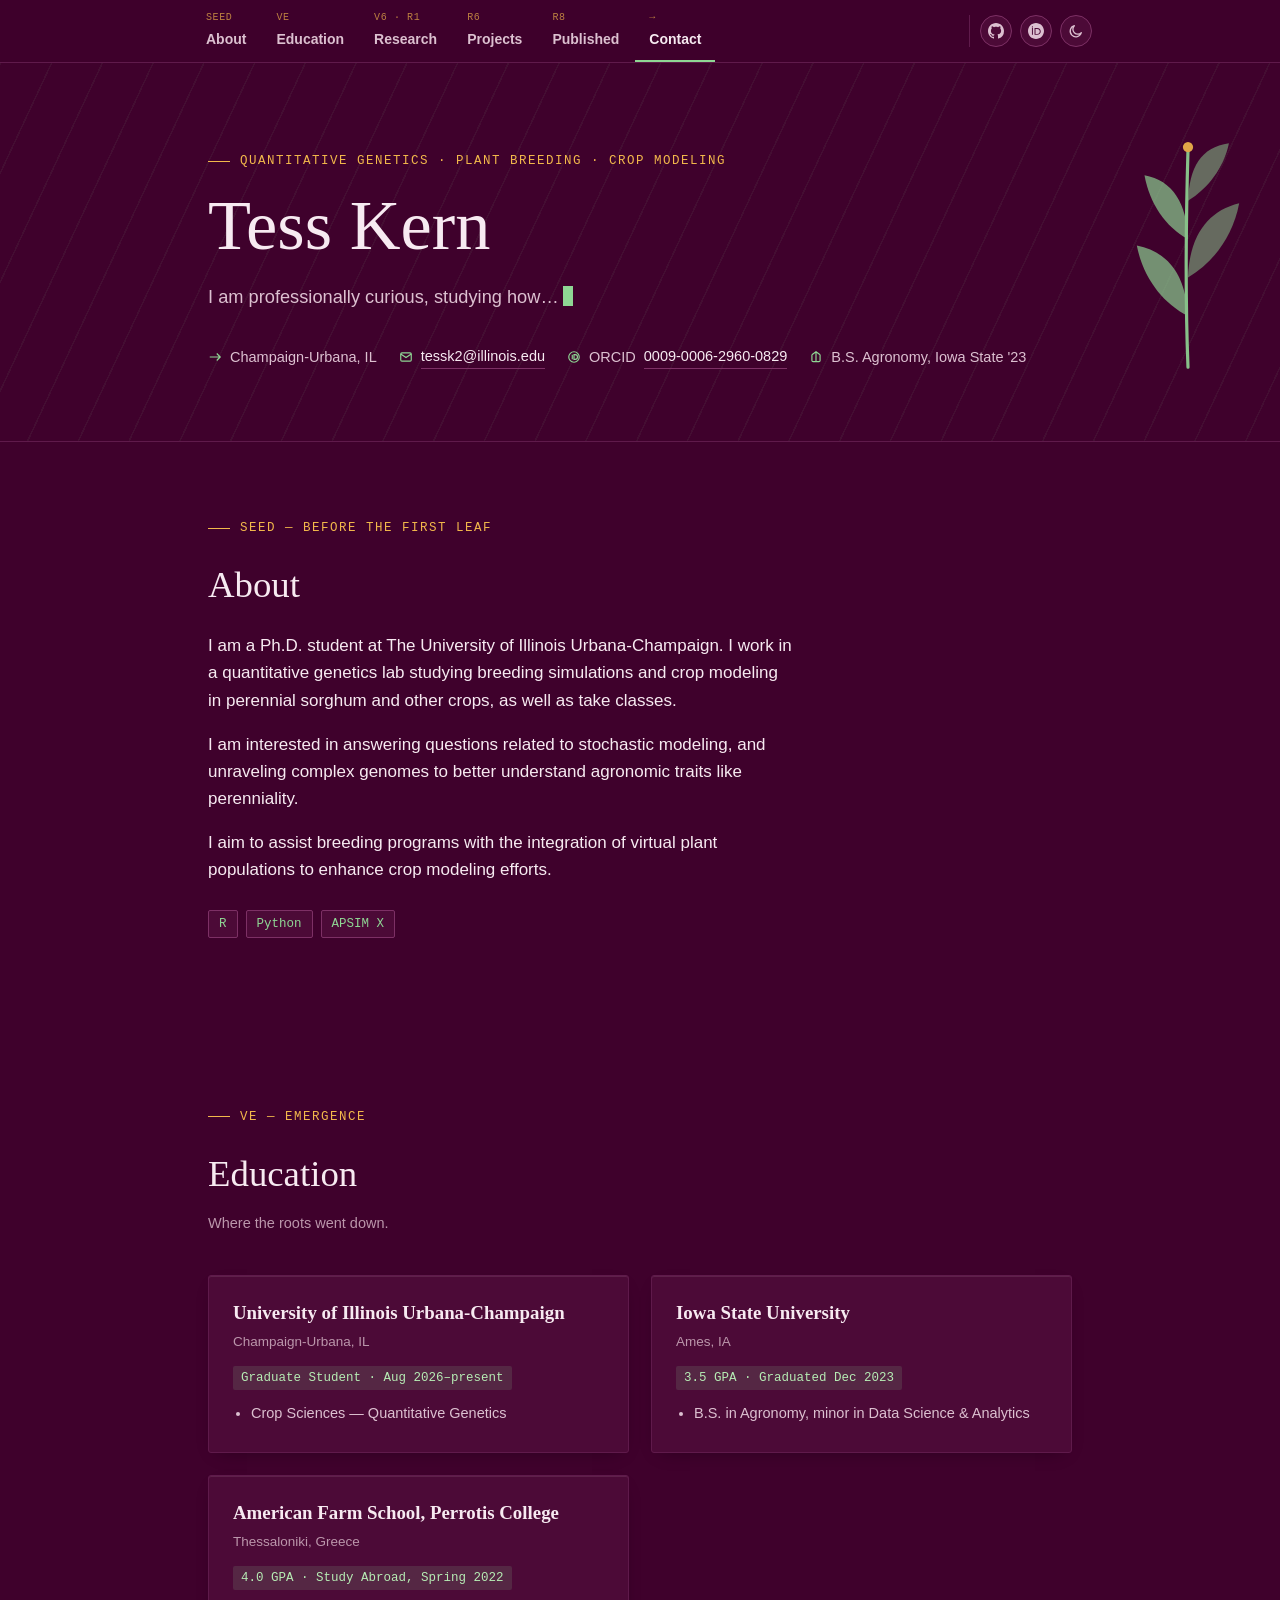
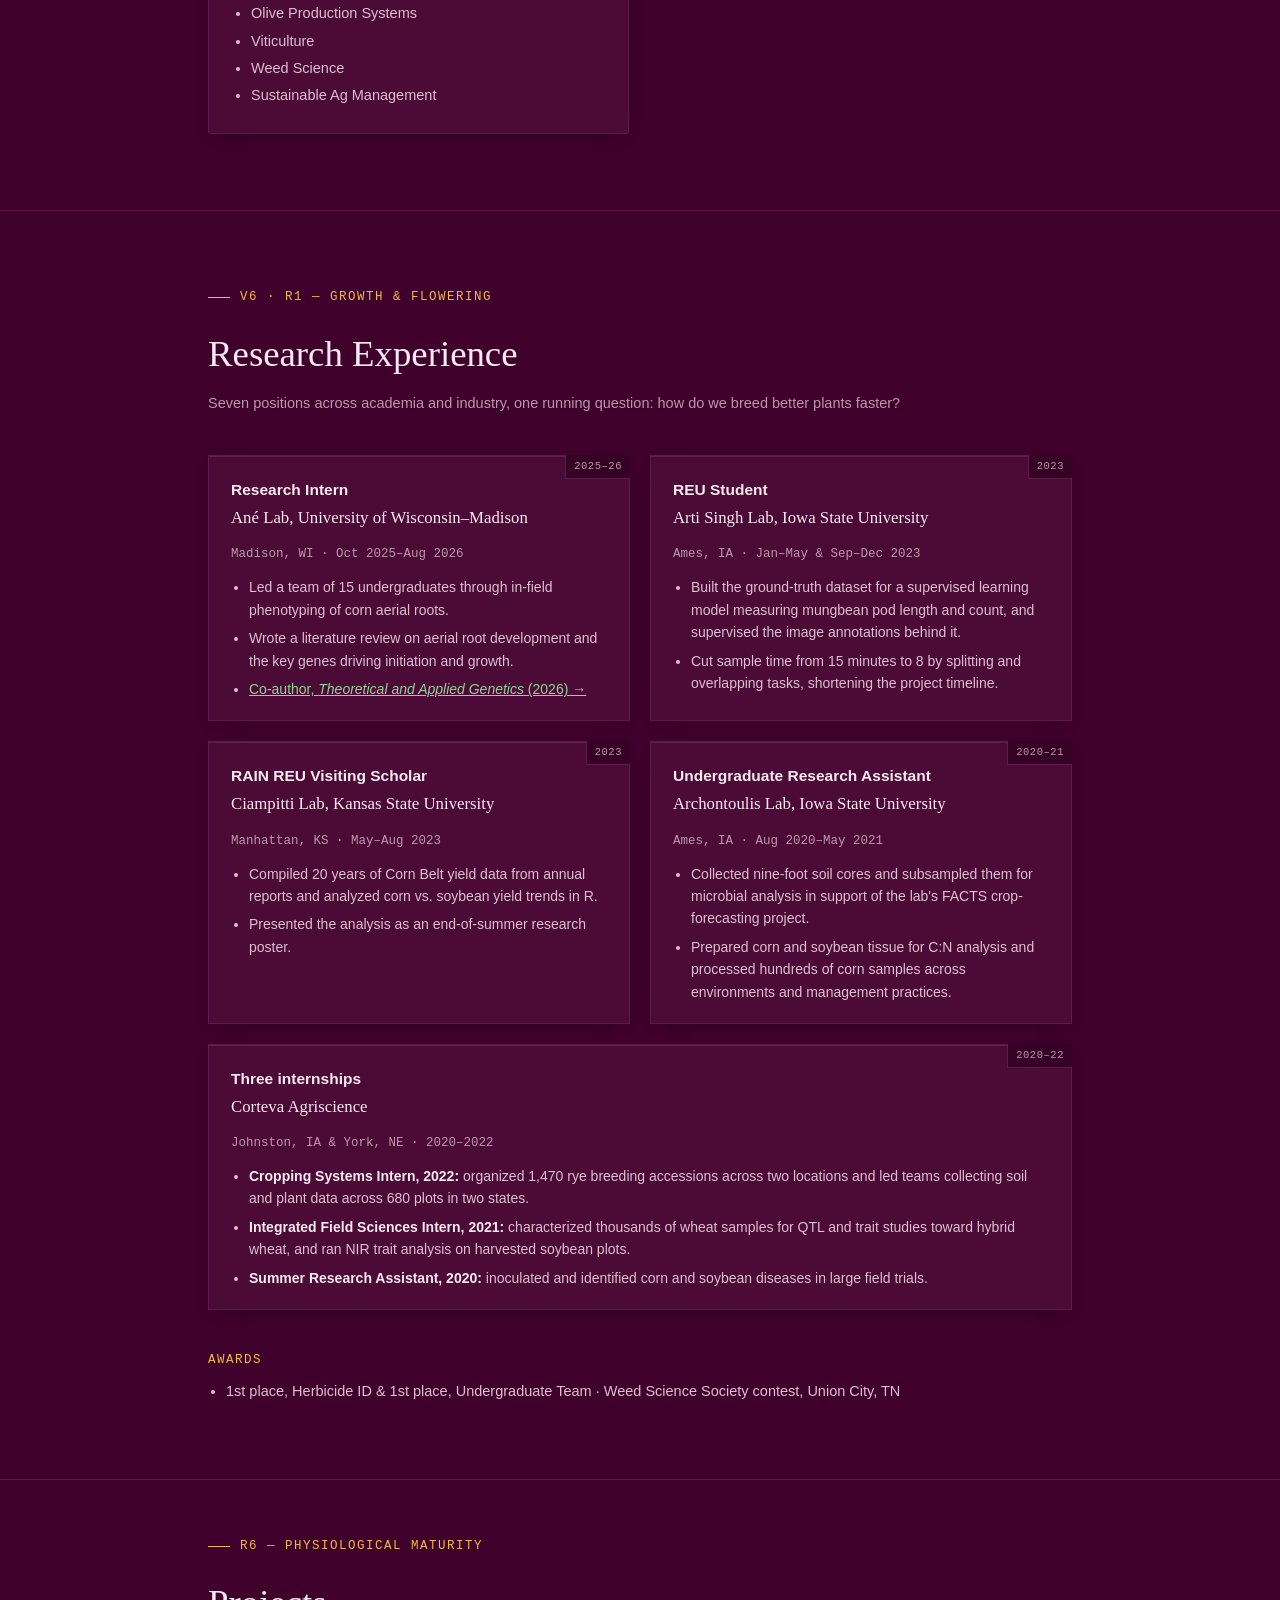
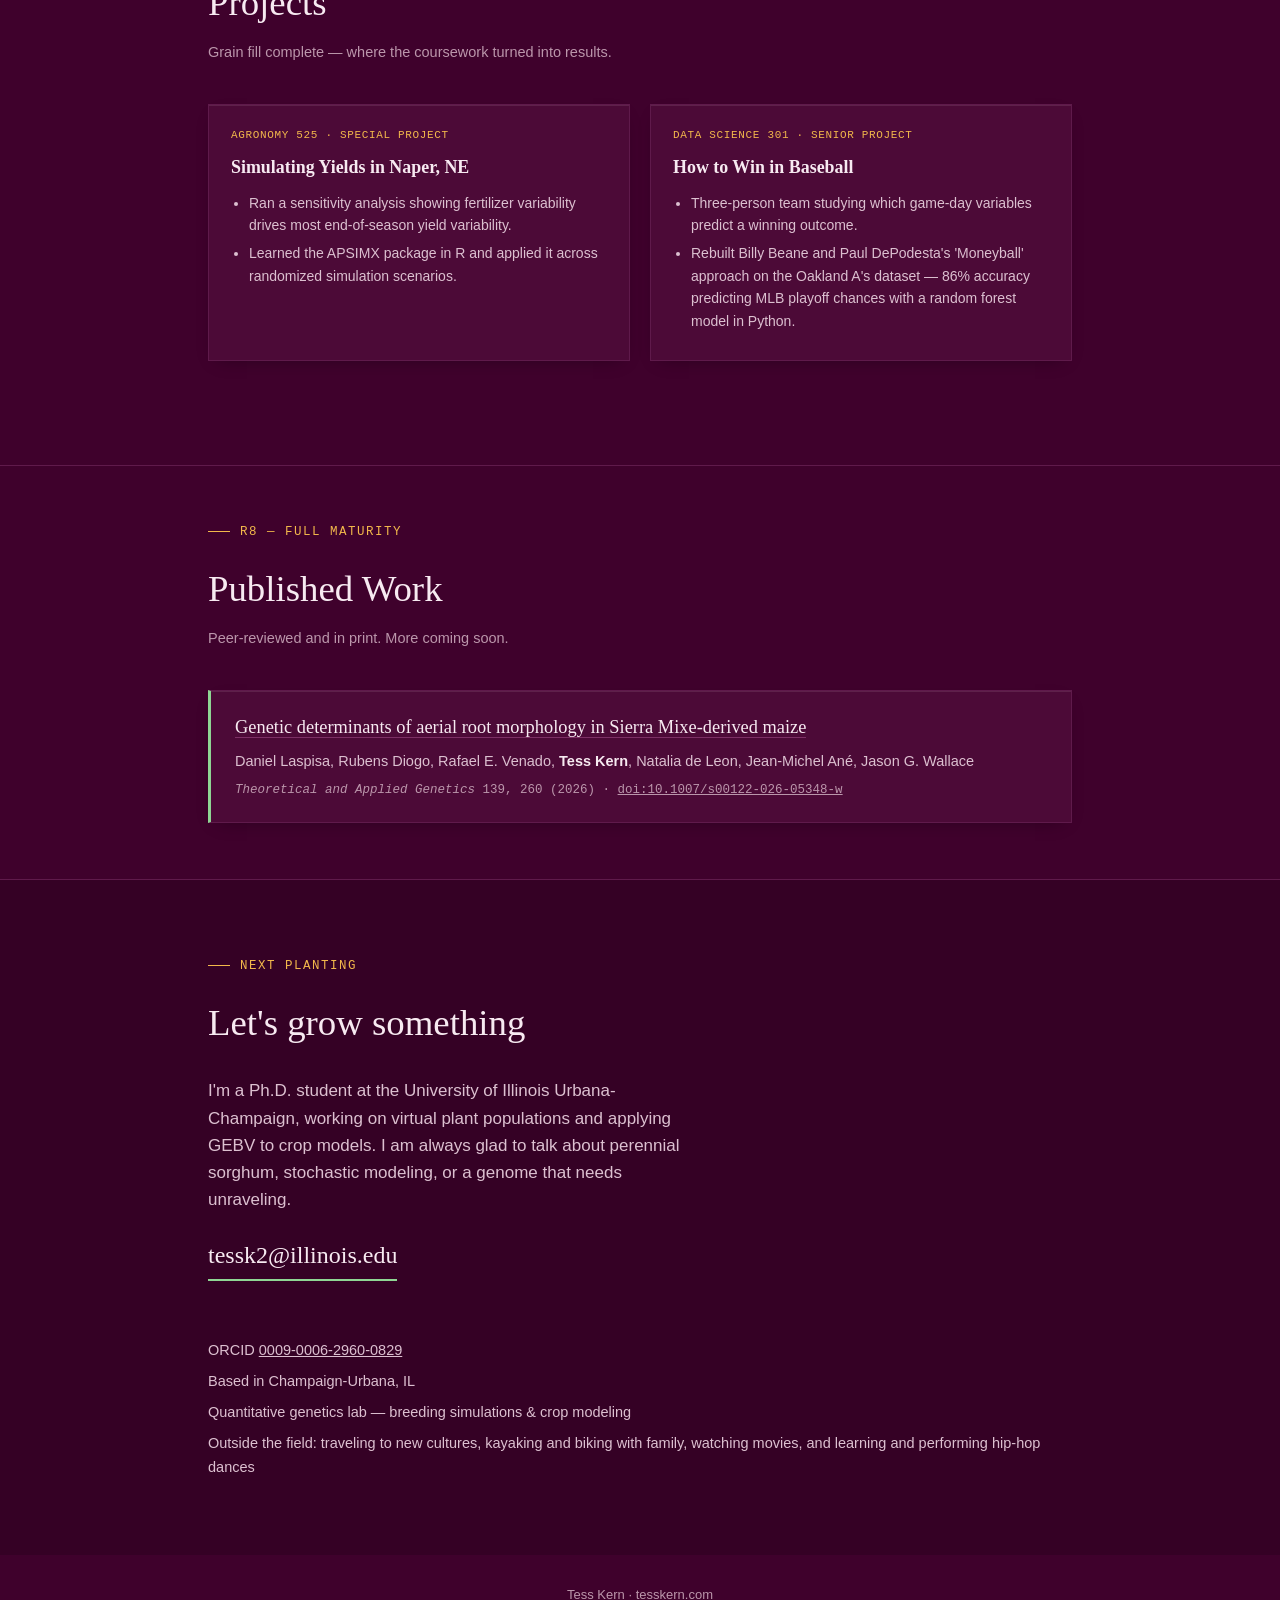
==== index.html @ d3cf7603 "UI polish: clearer nav, cursor, card depth, tighter spacing, faster reveal" ====
<!doctype html>
<html lang="en">
<head>
<meta charset="UTF-8" />
<meta name="viewport" content="width=device-width, initial-scale=1" />
<title>Tess Kern</title>
<meta name="description" content="Tess Kern — Ph.D. student at the University of Illinois Urbana-Champaign working on breeding simulations and crop modeling. Research, publications, and CV." />
<meta name="msvalidate.01" content="D7B9EC9B5210AB7F934CCCC1C1B95DFF" />
<link rel="icon" href="/favicon.svg" type="image/svg+xml" />
<link rel="icon" href="/favicon.svg" sizes="any" />
<link rel="apple-touch-icon" href="/favicon.svg" />
<meta name="theme-color" content="#3f012c" />
<meta property="og:type" content="website" />
<meta property="og:title" content="Tess Kern" />
<meta property="og:description" content="Ph.D. student at the University of Illinois Urbana-Champaign — breeding simulations and crop modeling in perennial sorghum and other crops." />
<meta property="og:url" content="https://tesskern.com/" />
<meta property="og:image" content="https://tesskern.com/og-image.png" />
<meta property="og:image:width" content="1200" />
<meta property="og:image:height" content="630" />
<meta property="og:image:alt" content="Tess Kern — Quantitative Genetics · Plant Breeding · Crop Modeling" />
<meta name="twitter:card" content="summary_large_image" />
<script>
  try{
    var tkt = localStorage.getItem('tk-theme');
    if (tkt === 'light') document.documentElement.setAttribute('data-theme', tkt);
  }catch(e){}
</script>
<style>
  /* Default theme: dark plum. Light theme is opt-in via the toggle. */
  :root{
    color-scheme: dark;
    --bg: #3f012c;
    --bg-alt: #350125;
    --bg-card: #4c0a37;
    --ink: #f7eaf1;
    --ink-soft: #dcc0d0;
    --ink-faint: #bb96ab;
    --green: #8fd694;
    --green-deep: #b6ecb4;
    --gold: #f2b84b;
    --rule: #5f1a4b;
    --rule-strong: #7d3065;
    --focus: #b6ecb4;

    --font-display: Georgia, 'Iowan Old Style', 'Palatino Linotype', Palatino, 'Times New Roman', serif;
    --font-body: -apple-system, BlinkMacSystemFont, 'Segoe UI', 'Helvetica Neue', Arial, sans-serif;
    --font-mono: ui-monospace, 'SFMono-Regular', 'Cascadia Mono', Consolas, 'Liberation Mono', monospace;

    --content-w: 760px;
    --wide-w: 920px;
  }

  :root[data-theme="light"]{
    color-scheme: light;
    --bg: #f8eff4;
    --bg-alt: #f0e2eb;
    --bg-card: #fcf7fa;
    --ink: #2b0a20;
    --ink-soft: #5c3a50;
    --ink-faint: #7f5f73;
    --green: #2f6b3a;
    --green-deep: #24512d;
    --gold: #9a5f12;
    --rule: #e2cdd9;
    --rule-strong: #c9a8bc;
    --focus: #3f012c;
  }

  *{ box-sizing: border-box; }
  html{ scroll-behavior: smooth; }
  @media (prefers-reduced-motion: reduce){
    html{ scroll-behavior: auto; }
    *{ animation-duration: 0.01ms !important; animation-iteration-count: 1 !important; transition-duration: 0.01ms !important; }
  }

  body{
    margin: 0;
    background: var(--bg);
    color: var(--ink);
    font-family: var(--font-body);
    font-size: 17px;
    line-height: 1.6;
    -webkit-font-smoothing: antialiased;
  }

  a{ color: var(--green); }

  a:focus-visible, button:focus-visible{
    outline: 2px solid var(--focus);
    outline-offset: 3px;
  }

  img, svg{ max-width: 100%; display: block; }

  .wrap{
    max-width: var(--content-w);
    margin: 0 auto;
    padding: 0 28px;
  }
  .wrap-wide{
    max-width: var(--wide-w);
    margin: 0 auto;
    padding: 0 28px;
  }

  /* ---------- nav ---------- */
  .fieldnav{
    position: sticky;
    top: 0;
    z-index: 50;
    background: color-mix(in srgb, var(--bg) 88%, transparent);
    backdrop-filter: blur(6px);
    border-bottom: 1px solid var(--rule);
  }
  .fieldnav-bar{
    max-width: var(--wide-w);
    margin: 0 auto;
    display: flex;
    align-items: center;
    padding: 0 8px 0 12px;
  }
  .fieldnav-scroll{
    position: relative;
    flex: 1;
    min-width: 0;
  }
  .fieldnav-inner{
    display: flex;
    align-items: stretch;
    gap: 2px;
    overflow-x: auto;
    scroll-snap-type: x proximity;
    -webkit-overflow-scrolling: touch;
    scrollbar-width: none;
  }
  .fieldnav-inner::-webkit-scrollbar{ display: none; }
  .fieldnav-fade{
    position: absolute;
    top: 0;
    bottom: 0;
    right: 0;
    width: 30px;
    background: linear-gradient(to right, transparent, color-mix(in srgb, var(--bg) 95%, transparent));
    opacity: 0;
    transition: opacity 0.2s ease;
    pointer-events: none;
  }
  .fieldnav-fade.show{ opacity: 1; }
  .fieldnav a{
    display: flex;
    flex-direction: column;
    gap: 2px;
    padding: 10px 14px;
    text-decoration: none;
    color: var(--ink-soft);
    border-bottom: 2px solid transparent;
    white-space: nowrap;
    scroll-snap-align: start;
    transition: color 0.2s ease, border-color 0.2s ease;
  }
  .fieldnav a .stage{
    font-family: var(--font-mono);
    font-size: 10px;
    letter-spacing: 0.06em;
    color: var(--gold);
    opacity: 0.7;
  }
  .fieldnav a .label{
    font-size: 14px;
    font-weight: 600;
  }
  .fieldnav a.active{
    border-bottom-color: var(--green);
    color: var(--ink);
  }
  .fieldnav a:hover{ color: var(--ink); }

  .fieldnav-controls{
    flex-shrink: 0;
    display: flex;
    align-items: center;
    gap: 8px;
    margin-left: 6px;
    padding-left: 10px;
    border-left: 1px solid var(--rule);
  }
  .theme-toggle{
    flex-shrink: 0;
    position: relative;
    width: 32px;
    height: 32px;
    border-radius: 50%;
    border: 1px solid var(--rule-strong);
    background: var(--bg-card);
    cursor: pointer;
    padding: 0;
    transition: border-color 0.2s ease, transform 0.2s ease;
  }
  .theme-toggle:hover{ border-color: var(--green); }
  .fieldnav a.icon-link{
    flex-shrink: 0;
    flex-direction: row;
    align-items: center;
    justify-content: center;
    width: 32px;
    height: 32px;
    padding: 0;
    border: 1px solid var(--rule-strong);
    border-radius: 50%;
    background: var(--bg-card);
    color: var(--ink-soft);
    transition: border-color 0.2s ease, color 0.2s ease;
  }
  .fieldnav a.icon-link:hover{ border-color: var(--green); color: var(--ink); }
  .icon-link svg{ width: 16px; height: 16px; }

  @media (max-width: 480px){
    .fieldnav-bar{ padding: 0 6px 0 8px; }
    .fieldnav a{ padding: 8px 10px; }
    .fieldnav a .stage{ font-size: 9px; }
    .fieldnav a .label{ font-size: 12.5px; }
    .fieldnav-controls{ padding-left: 8px; margin-left: 4px; }
    .theme-toggle, .fieldnav a.icon-link{ width: 28px; height: 28px; }
    .theme-toggle svg, .icon-link svg{ width: 14px; height: 14px; }
    .fieldnav-controls{ gap: 6px; }
  }
  .theme-toggle:active{ transform: scale(0.92); }
  .theme-toggle svg{
    position: absolute;
    inset: 0;
    margin: auto;
    width: 16px;
    height: 16px;
    color: var(--ink-soft);
    transition: opacity 0.35s ease, transform 0.45s ease;
  }
  .theme-toggle .icon-sun{ opacity: 0; transform: rotate(90deg) scale(0.6); }
  .theme-toggle .icon-moon{ opacity: 1; transform: rotate(0deg) scale(1); }
  :root[data-theme="light"] .theme-toggle .icon-sun{ opacity: 1; transform: rotate(0deg) scale(1); }
  :root[data-theme="light"] .theme-toggle .icon-moon{ opacity: 0; transform: rotate(-90deg) scale(0.6); }

  /* ---------- hero ---------- */
  .hero{
    position: relative;
    padding: 88px 0 72px;
    overflow: hidden;
    border-bottom: 1px solid var(--rule);
  }
  .hero::before{
    content: "";
    position: absolute;
    inset: 0;
    background-image: repeating-linear-gradient(
      115deg,
      color-mix(in srgb, var(--green) 10%, transparent) 0px,
      color-mix(in srgb, var(--green) 10%, transparent) 1.5px,
      transparent 1.5px,
      transparent 46px
    );
    opacity: 0.6;
    pointer-events: none;
  }
  .hero-inner{
    position: relative;
    max-width: var(--wide-w);
    margin: 0 auto;
    padding: 0 28px;
  }
  .eyebrow{
    font-family: var(--font-mono);
    font-size: 12.5px;
    letter-spacing: 0.12em;
    text-transform: uppercase;
    color: var(--gold);
    display: flex;
    align-items: center;
    gap: 10px;
    margin: 0 0 18px;
  }
  .eyebrow::before{
    content: "";
    width: 22px;
    height: 1px;
    background: var(--gold);
  }
  .hero h1{
    font-family: var(--font-display);
    font-weight: 400;
    font-size: clamp(2.6rem, 6vw, 4.4rem);
    line-height: 1.03;
    margin: 0 0 20px;
    text-wrap: balance;
    color: var(--ink);
  }
  .hero-tag{
    max-width: 46ch;
    font-size: 1.14rem;
    color: var(--ink-soft);
    margin: 0 0 34px;
    text-wrap: pretty;
  }
  .hero-tag::after{
    content: "";
    display: inline-block;
    width: 0.55em;
    height: 1.1em;
    margin-left: 4px;
    vertical-align: -0.18em;
    background: var(--green);
    animation: blink 1.1s steps(1) infinite;
  }
  @keyframes blink{ 50%{ opacity: 0; } }
  .hero-meta{
    display: flex;
    flex-wrap: wrap;
    gap: 10px 22px;
    font-size: 14.5px;
  }
  .hero-meta span{
    display: inline-flex;
    align-items: center;
    gap: 8px;
    color: var(--ink-soft);
  }
  .hero-meta a{
    color: var(--ink);
    text-decoration: none;
    border-bottom: 1px solid var(--rule-strong);
  }
  .hero-meta a:hover{ border-color: var(--green); }
  .mark{
    color: var(--green);
    flex-shrink: 0;
  }
  .hero-glyph{
    position: absolute;
    right: 28px;
    top: 50%;
    transform: translateY(-50%);
    transform-origin: 50% 100%;
    width: 128px;
    opacity: 0.9;
    animation: sway 7s ease-in-out infinite alternate;
  }
  @keyframes sway{
    0%   { transform: translateY(-50%) rotate(-2deg); }
    100% { transform: translateY(-50%) rotate(2deg); }
  }
  @media (max-width: 760px){ .hero-glyph{ display:none; } }

  /* ---------- sections ---------- */
  section{
    padding: 76px 0;
    border-bottom: 1px solid var(--rule);
  }
  section:last-of-type{ border-bottom: none; }
  section.compact{ padding: 56px 0; }
  h2{
    font-family: var(--font-display);
    font-weight: 400;
    font-size: clamp(1.7rem, 3.4vw, 2.3rem);
    margin: 0 0 8px;
    text-wrap: balance;
  }
  .section-sub{
    color: var(--ink-faint);
    font-size: 14.5px;
    margin: 0 0 40px;
  }
  .prose p{ max-width: 62ch; }
  .prose p + p{ margin-top: 14px; }

  /* ---------- education ---------- */
  .edu-grid{
    display: grid;
    gap: 22px;
    grid-template-columns: repeat(2, 1fr);
  }
  @media (max-width: 700px){ .edu-grid{ grid-template-columns: 1fr; } }

  .card{
    background: var(--bg-card);
    border: 1px solid var(--rule);
    padding: 22px 24px;
    border-radius: 3px;
    box-shadow: inset 0 1px 0 color-mix(in srgb, var(--ink) 10%, transparent), 0 6px 18px -10px rgba(0,0,0,0.45);
    transition: border-color 0.2s ease;
  }
  .card:hover{ border-color: var(--rule-strong); }
  .card h3{
    font-family: var(--font-display);
    font-size: 1.18rem;
    font-weight: 700;
    margin: 0 0 3px;
  }
  .card .place{
    font-size: 13.5px;
    color: var(--ink-faint);
    margin-bottom: 10px;
  }
  .card .stat{
    font-family: var(--font-mono);
    font-size: 12.5px;
    color: var(--green-deep);
    background: color-mix(in srgb, var(--green) 14%, transparent);
    display: inline-block;
    padding: 2px 8px;
    border-radius: 2px;
    margin-bottom: 12px;
  }
  .card ul{ margin: 0; padding-left: 18px; }
  .card li{ margin-bottom: 4px; font-size: 14.5px; color: var(--ink-soft); }

  /* ---------- plot cards (research) ---------- */
  .plots{
    display: grid;
    grid-template-columns: repeat(2, 1fr);
    gap: 20px;
  }
  @media (max-width: 760px){ .plots{ grid-template-columns: 1fr; } }

  .plot{
    border: 1px solid var(--rule);
    background: var(--bg-card);
    padding: 22px 22px 20px;
    position: relative;
    box-shadow: inset 0 1px 0 color-mix(in srgb, var(--ink) 10%, transparent), 0 6px 18px -10px rgba(0,0,0,0.45);
    transition: border-color 0.2s ease;
  }
  .plot:hover{ border-color: var(--rule-strong); }
  .plot::before{
    content: attr(data-plot);
    position: absolute;
    top: -1px;
    right: -1px;
    font-family: var(--font-mono);
    font-size: 10.5px;
    letter-spacing: 0.05em;
    color: var(--ink-faint);
    background: var(--bg-alt);
    border: 1px solid var(--rule);
    border-top: none;
    border-right: none;
    padding: 3px 8px;
  }
  .plot-role{
    font-weight: 700;
    font-size: 15.5px;
    margin: 0 0 2px;
  }
  .plot-org{
    font-family: var(--font-display);
    font-size: 1.05rem;
    margin: 0 0 2px;
  }
  .plot-meta{
    font-size: 12.5px;
    color: var(--ink-faint);
    margin-bottom: 12px;
    font-family: var(--font-mono);
  }
  .plot ul{ margin: 0; padding-left: 18px; }
  .plot li{ font-size: 14px; color: var(--ink-soft); margin-bottom: 6px; }
  .plot li:last-child{ margin-bottom: 0; }
  .plot li strong{ color: var(--ink); font-weight: 600; }
  .plot-wide{ grid-column: 1 / -1; }

  .awards{ margin-top: 40px; }
  .awards h3{
    font-family: var(--font-mono);
    font-size: 12.5px;
    letter-spacing: 0.12em;
    text-transform: uppercase;
    color: var(--gold);
    font-weight: 400;
    margin: 0 0 10px;
  }
  .awards ul{ margin: 0; padding-left: 18px; }
  .awards li{ font-size: 14.5px; color: var(--ink-soft); }

  .tools{ display: flex; flex-wrap: wrap; gap: 8px; margin-top: 26px; padding: 0; list-style: none; }
  .tools li{
    font-family: var(--font-mono);
    font-size: 12.5px;
    color: var(--green);
    border: 1px solid var(--rule-strong);
    background: var(--bg-card);
    padding: 3px 10px;
    border-radius: 2px;
  }

  /* ---------- projects ---------- */
  .proj-grid{
    display: grid;
    grid-template-columns: repeat(2, 1fr);
    gap: 20px;
    margin-bottom: 48px;
  }
  @media (max-width: 700px){ .proj-grid{ grid-template-columns: 1fr; } }
  .proj{
    border: 1px solid var(--rule);
    padding: 22px;
    background: var(--bg-card);
    box-shadow: inset 0 1px 0 color-mix(in srgb, var(--ink) 10%, transparent), 0 6px 18px -10px rgba(0,0,0,0.45);
    transition: border-color 0.2s ease;
  }
  .proj:hover{ border-color: var(--rule-strong); }
  .proj .tag{
    font-family: var(--font-mono);
    font-size: 11px;
    letter-spacing: 0.06em;
    text-transform: uppercase;
    color: var(--gold);
    margin-bottom: 8px;
    display: block;
  }
  .proj h3{
    font-family: var(--font-display);
    font-size: 1.12rem;
    margin: 0 0 10px;
  }
  .proj ul{ margin: 0; padding-left: 18px; }
  .proj li{ font-size: 14px; color: var(--ink-soft); margin-bottom: 6px; }

  /* ---------- contact ---------- */
  .contact-section{
    background: var(--bg-alt);
  }
  .contact-grid{
    display: flex;
    flex-wrap: wrap;
    gap: 40px;
    align-items: flex-start;
    justify-content: space-between;
  }
  .contact-main p{ max-width: 50ch; color: var(--ink-soft); }
  .contact-cta{
    display: inline-flex;
    align-items: center;
    gap: 10px;
    font-family: var(--font-display);
    font-size: 1.5rem;
    color: var(--ink);
    text-decoration: none;
    border-bottom: 2px solid var(--green);
    padding-bottom: 4px;
    margin-top: 6px;
  }
  .contact-cta:hover{ color: var(--green); }

  /* ---------- publications ---------- */
  .pub-list{ list-style: none; padding: 0; margin: 0; display: grid; gap: 20px; }
  .pub{
    border: 1px solid var(--rule);
    border-left: 3px solid var(--green);
    background: var(--bg-card);
    padding: 22px 24px;
    box-shadow: inset 0 1px 0 color-mix(in srgb, var(--ink) 10%, transparent), 0 6px 18px -10px rgba(0,0,0,0.45);
    transition: transform 0.2s ease, border-color 0.2s ease;
  }
  .pub:hover{ transform: translateY(-3px); border-color: var(--green); }
  .pub-title{
    font-family: var(--font-display);
    font-size: 1.15rem;
    margin: 0 0 8px;
  }
  .pub-title a{ color: var(--ink); text-decoration: none; border-bottom: 1px solid var(--rule-strong); }
  .pub-title a:hover{ border-color: var(--green); }
  .pub-authors{ font-size: 14.5px; color: var(--ink-soft); margin: 0 0 6px; }
  .pub-authors strong{ color: var(--ink); }
  .pub-venue{ font-family: var(--font-mono); font-size: 12.5px; color: var(--ink-faint); margin: 0; }
  .pub-venue a{ color: var(--ink-faint); }
  .contact-list{
    list-style: none;
    padding: 0;
    margin: 18px 0 0;
    font-size: 14.5px;
    color: var(--ink-soft);
    display: flex;
    flex-direction: column;
    gap: 8px;
  }
  .contact-list a{ color: var(--ink-soft); }

  footer{
    padding: 30px 0 46px;
    text-align: center;
    font-size: 13px;
    color: var(--ink-faint);
  }

  .reveal{
    opacity: 0.15;
    transform: translateY(6px);
    transition: opacity 0.35s ease-out, transform 0.35s ease-out;
  }
  :root[data-theme="light"] .card,
  :root[data-theme="light"] .plot,
  :root[data-theme="light"] .proj,
  :root[data-theme="light"] .pub{
    box-shadow: 0 4px 14px -10px rgba(63,1,44,0.35);
  }
  .reveal.in{ opacity: 1; transform: translateY(0); }

  @media print{
    .fieldnav{ display: none; }
    body{ background: #fff; color: #111; }
    .hero::before{ display: none; }
    section{ break-inside: avoid; }
  }
</style>
</head>
<body>

<nav class="fieldnav" aria-label="Section navigation">
  <div class="fieldnav-bar">
    <div class="fieldnav-scroll">
      <div class="fieldnav-inner" id="fieldnav-inner">
        <a href="#about" class="navlink" data-target="about"><span class="stage">SEED</span><span class="label">About</span></a>
        <a href="#education" class="navlink" data-target="education"><span class="stage">VE</span><span class="label">Education</span></a>
        <a href="#research" class="navlink" data-target="research"><span class="stage">V6 · R1</span><span class="label">Research</span></a>
        <a href="#projects" class="navlink" data-target="projects"><span class="stage">R6</span><span class="label">Projects</span></a>
        <a href="#publications" class="navlink" data-target="publications"><span class="stage">R8</span><span class="label">Published</span></a>
        <a href="#contact" class="navlink" data-target="contact"><span class="stage">→</span><span class="label">Contact</span></a>
      </div>
      <div class="fieldnav-fade" id="fieldnav-fade" aria-hidden="true"></div>
    </div>
    <div class="fieldnav-controls">
      <a class="icon-link" href="https://github.com/Tess-Kern" aria-label="GitHub" title="GitHub">
        <svg viewBox="0 0 16 16" fill="currentColor" aria-hidden="true"><path d="M8 0C3.58 0 0 3.58 0 8c0 3.54 2.29 6.53 5.47 7.59.4.07.55-.17.55-.38 0-.19-.01-.82-.01-1.49-2.01.37-2.53-.49-2.69-.94-.09-.23-.48-.94-.82-1.13-.28-.15-.68-.52-.01-.53.63-.01 1.08.58 1.23.82.72 1.21 1.87.87 2.33.66.07-.52.28-.87.51-1.07-1.78-.2-3.64-.89-3.64-3.95 0-.87.31-1.59.82-2.15-.08-.2-.36-1.02.08-2.12 0 0 .67-.21 2.2.82.64-.18 1.32-.27 2-.27.68 0 1.36.09 2 .27 1.53-1.04 2.2-.82 2.2-.82.44 1.1.16 1.92.08 2.12.51.56.82 1.27.82 2.15 0 3.07-1.87 3.75-3.65 3.95.29.25.54.73.54 1.48 0 1.07-.01 1.93-.01 2.2 0 .21.15.46.55.38A8.013 8.013 0 0016 8c0-4.42-3.58-8-8-8z"/></svg>
      </a>
      <a class="icon-link" href="https://orcid.org/0009-0006-2960-0829" aria-label="ORCID" title="ORCID">
        <svg viewBox="0 0 24 24" fill="currentColor" aria-hidden="true"><path d="M12 0C5.37 0 0 5.37 0 12s5.37 12 12 12 12-5.37 12-12S18.63 0 12 0zM7.37 17.66H5.92V7.63h1.45v10.03zM6.64 6.81a.95.95 0 1 1 0-1.9.95.95 0 0 1 0 1.9zm3.18.82h3.92c3.73 0 5.37 2.67 5.37 5.02 0 2.56-2.02 5.02-5.35 5.02H9.82V7.63zm1.45 1.3v7.43h2.31c3.29 0 4.05-2.5 4.05-3.72 0-1.98-1.27-3.71-4.06-3.71h-2.3z"/></svg>
      </a>
      <button class="theme-toggle" id="theme-toggle" type="button" aria-label="Switch to light theme" aria-pressed="true">
        <svg class="icon-sun" viewBox="0 0 24 24" fill="none" stroke="currentColor" stroke-width="2" stroke-linecap="round"><circle cx="12" cy="12" r="4.2"/><path d="M12 2.5v2.4M12 19.1v2.4M4.4 4.4l1.7 1.7M17.9 17.9l1.7 1.7M2.5 12h2.4M19.1 12h2.4M4.4 19.6l1.7-1.7M17.9 6.1l1.7-1.7"/></svg>
        <svg class="icon-moon" viewBox="0 0 24 24" fill="none" stroke="currentColor" stroke-width="2" stroke-linecap="round" stroke-linejoin="round"><path d="M20 14.5A8.5 8.5 0 1 1 9.5 4a6.8 6.8 0 0 0 10.5 10.5z"/></svg>
      </button>
    </div>
  </div>
</nav>

<header class="hero" id="home">
  <div class="hero-inner">
    <p class="eyebrow">Quantitative Genetics · Plant Breeding · Crop Modeling</p>
    <h1>Tess Kern</h1>
    <p class="hero-tag">I am professionally curious, studying how…</p>
    <div class="hero-meta">
      <span><svg class="mark" width="14" height="14" viewBox="0 0 24 24" fill="none" stroke="currentColor" stroke-width="2"><path d="M3 12h18M15 6l6 6-6 6"/></svg> Champaign-Urbana, IL</span>
      <span><svg class="mark" width="14" height="14" viewBox="0 0 24 24" fill="none" stroke="currentColor" stroke-width="2"><rect x="3" y="5" width="18" height="14" rx="2"/><path d="M3 7l9 6 9-6"/></svg> <a href="mailto:tessk2@illinois.edu">tessk2@illinois.edu</a></span>
      <span><svg class="mark" width="14" height="14" viewBox="0 0 24 24" fill="none" stroke="currentColor" stroke-width="2"><circle cx="12" cy="12" r="9"/><path d="M9 8v8M9 6v.01M12 8h2a4 4 0 010 8h-2z"/></svg> ORCID <a href="https://orcid.org/0009-0006-2960-0829">0009-0006-2960-0829</a></span>
      <span><svg class="mark" width="14" height="14" viewBox="0 0 24 24" fill="none" stroke="currentColor" stroke-width="2"><path d="M12 3v18M5 8l7-5 7 5M5 8v10a2 2 0 002 2h10a2 2 0 002-2V8"/></svg> B.S. Agronomy, Iowa State '23</span>
    </div>
  </div>
  <svg class="hero-glyph" viewBox="0 0 100 200" fill="none" aria-hidden="true">
    <path d="M50 190 C 48 140, 48 90, 50 20" stroke="var(--green)" stroke-width="2.5" stroke-linecap="round"/>
    <path d="M50 150 C 30 140, 15 120, 10 95 C 35 100, 48 118, 50 150 Z" fill="var(--green)" opacity="0.75"/>
    <path d="M50 120 C 70 108, 85 88, 90 62 C 65 68, 51 88, 50 120 Z" fill="var(--green)" opacity="0.55"/>
    <path d="M50 90 C 32 80, 20 62, 16 40 C 38 44, 49 62, 50 90 Z" fill="var(--green)" opacity="0.75"/>
    <path d="M50 60 C 66 50, 78 34, 82 15 C 60 18, 51 34, 50 60 Z" fill="var(--green)" opacity="0.55"/>
    <circle cx="50" cy="18" r="4" fill="var(--gold)"/>
  </svg>
</header>

<section id="about" class="reveal">
  <div class="wrap-wide">
    <p class="eyebrow">Seed — Before the First Leaf</p>
    <h2>About</h2>
    <div class="prose">
      <p>I am a Ph.D. student at The University of Illinois Urbana-Champaign. I work in a quantitative genetics lab studying breeding simulations and crop modeling in perennial sorghum and other crops, as well as take classes.</p>
      <p>I am interested in answering questions related to stochastic modeling, and unraveling complex genomes to better understand agronomic traits like perenniality.</p>
      <p>I aim to assist breeding programs with the integration of virtual plant populations to enhance crop modeling efforts.</p>
    </div>
    <ul class="tools" aria-label="Tools">
      <li>R</li>
      <li>Python</li>
      <li>APSIM X</li>
    </ul>
  </div>
</section>

<main>

  <section id="education" class="reveal">
   <div class="wrap-wide">
    <p class="eyebrow">VE — Emergence</p>
    <h2>Education</h2>
    <p class="section-sub">Where the roots went down.</p>
    <div class="edu-grid">
      <div class="card">
        <h3>University of Illinois Urbana-Champaign</h3>
        <div class="place">Champaign-Urbana, IL</div>
        <span class="stat">Graduate Student · Aug 2026–present</span>
        <ul>
          <li>Crop Sciences — Quantitative Genetics</li>
        </ul>
      </div>
      <div class="card">
        <h3>Iowa State University</h3>
        <div class="place">Ames, IA</div>
        <span class="stat">3.5 GPA · Graduated Dec 2023</span>
        <ul>
          <li>B.S. in Agronomy, minor in Data Science &amp; Analytics</li>
        </ul>
      </div>
      <div class="card">
        <h3>American Farm School, Perrotis College</h3>
        <div class="place">Thessaloniki, Greece</div>
        <span class="stat">4.0 GPA · Study Abroad, Spring 2022</span>
        <ul>
          <li>Olive Production Systems</li>
          <li>Viticulture</li>
          <li>Weed Science</li>
          <li>Sustainable Ag Management</li>
        </ul>
      </div>
    </div>
   </div>
  </section>

  <section id="research" class="reveal">
   <div class="wrap-wide">
    <p class="eyebrow">V6 · R1 — Growth &amp; Flowering</p>
    <h2>Research Experience</h2>
    <p class="section-sub">Seven positions across academia and industry, one running question: how do we breed better plants faster?</p>

    <div class="plots">
      <article class="plot" data-plot="2025–26">
        <p class="plot-role">Research Intern</p>
        <p class="plot-org">Ané Lab, University of Wisconsin–Madison</p>
        <p class="plot-meta">Madison, WI · Oct 2025–Aug 2026</p>
        <ul>
          <li>Led a team of 15 undergraduates through in-field phenotyping of corn aerial roots.</li>
          <li>Wrote a literature review on aerial root development and the key genes driving initiation and growth.</li>
          <li><a href="#publications">Co-author, <em>Theoretical and Applied Genetics</em> (2026) →</a></li>
        </ul>
      </article>

      <article class="plot" data-plot="2023">
        <p class="plot-role">REU Student</p>
        <p class="plot-org">Arti Singh Lab, Iowa State University</p>
        <p class="plot-meta">Ames, IA · Jan–May &amp; Sep–Dec 2023</p>
        <ul>
          <li>Built the ground-truth dataset for a supervised learning model measuring mungbean pod length and count, and supervised the image annotations behind it.</li>
          <li>Cut sample time from 15 minutes to 8 by splitting and overlapping tasks, shortening the project timeline.</li>
        </ul>
      </article>

      <article class="plot" data-plot="2023">
        <p class="plot-role">RAIN REU Visiting Scholar</p>
        <p class="plot-org">Ciampitti Lab, Kansas State University</p>
        <p class="plot-meta">Manhattan, KS · May–Aug 2023</p>
        <ul>
          <li>Compiled 20 years of Corn Belt yield data from annual reports and analyzed corn vs. soybean yield trends in R.</li>
          <li>Presented the analysis as an end-of-summer research poster.</li>
        </ul>
      </article>

      <article class="plot" data-plot="2020–21">
        <p class="plot-role">Undergraduate Research Assistant</p>
        <p class="plot-org">Archontoulis Lab, Iowa State University</p>
        <p class="plot-meta">Ames, IA · Aug 2020–May 2021</p>
        <ul>
          <li>Collected nine-foot soil cores and subsampled them for microbial analysis in support of the lab's FACTS crop-forecasting project.</li>
          <li>Prepared corn and soybean tissue for C:N analysis and processed hundreds of corn samples across environments and management practices.</li>
        </ul>
      </article>

      <article class="plot plot-wide" data-plot="2020–22">
        <p class="plot-role">Three internships</p>
        <p class="plot-org">Corteva Agriscience</p>
        <p class="plot-meta">Johnston, IA &amp; York, NE · 2020–2022</p>
        <ul>
          <li><strong>Cropping Systems Intern, 2022:</strong> organized 1,470 rye breeding accessions across two locations and led teams collecting soil and plant data across 680 plots in two states.</li>
          <li><strong>Integrated Field Sciences Intern, 2021:</strong> characterized thousands of wheat samples for QTL and trait studies toward hybrid wheat, and ran NIR trait analysis on harvested soybean plots.</li>
          <li><strong>Summer Research Assistant, 2020:</strong> inoculated and identified corn and soybean diseases in large field trials.</li>
        </ul>
      </article>
    </div>

    <div class="awards">
      <h3>Awards</h3>
      <ul>
        <li>1st place, Herbicide ID &amp; 1st place, Undergraduate Team · Weed Science Society contest, Union City, TN</li>
      </ul>
    </div>
   </div>
  </section>

  <section id="projects" class="compact reveal">
   <div class="wrap-wide">
    <p class="eyebrow">R6 — Physiological Maturity</p>
    <h2>Projects</h2>
    <p class="section-sub">Grain fill complete — where the coursework turned into results.</p>

    <div class="proj-grid">
      <div class="proj">
        <span class="tag">Agronomy 525 · Special Project</span>
        <h3>Simulating Yields in Naper, NE</h3>
        <ul>
          <li>Ran a sensitivity analysis showing fertilizer variability drives most end-of-season yield variability.</li>
          <li>Learned the APSIMX package in R and applied it across randomized simulation scenarios.</li>
        </ul>
      </div>
      <div class="proj">
        <span class="tag">Data Science 301 · Senior Project</span>
        <h3>How to Win in Baseball</h3>
        <ul>
          <li>Three-person team studying which game-day variables predict a winning outcome.</li>
          <li>Rebuilt Billy Beane and Paul DePodesta's 'Moneyball' approach on the Oakland A's dataset — 86% accuracy predicting MLB playoff chances with a random forest model in Python.</li>
        </ul>
      </div>
    </div>
   </div>
  </section>

  <section id="publications" class="compact reveal">
   <div class="wrap-wide">
    <p class="eyebrow">R8 — Full Maturity</p>
    <h2>Published Work</h2>
    <p class="section-sub">Peer-reviewed and in print. More coming soon.</p>
    <ul class="pub-list">
      <li class="pub">
        <p class="pub-title"><a href="https://link.springer.com/article/10.1007/s00122-026-05348-w">Genetic determinants of aerial root morphology in Sierra Mixe-derived maize</a></p>
        <p class="pub-authors">Daniel Laspisa, Rubens Diogo, Rafael E. Venado, <strong>Tess Kern</strong>, Natalia de Leon, Jean-Michel Ané, Jason G. Wallace</p>
        <p class="pub-venue"><em>Theoretical and Applied Genetics</em> 139, 260 (2026) · <a href="https://doi.org/10.1007/s00122-026-05348-w">doi:10.1007/s00122-026-05348-w</a></p>
      </li>
    </ul>
   </div>
  </section>

  <section id="contact" class="contact-section reveal">
   <div class="wrap-wide">
    <p class="eyebrow">Next Planting</p>
    <h2>Let's grow something</h2>
    <div class="contact-grid">
      <div class="contact-main">
        <p>I'm a Ph.D. student at the University of Illinois Urbana-Champaign, working on virtual plant populations and applying GEBV to crop models. I am always glad to talk about perennial sorghum, stochastic modeling, or a genome that needs unraveling.</p>
        <a class="contact-cta" href="mailto:tessk2@illinois.edu">tessk2@illinois.edu</a>
      </div>
      <ul class="contact-list">
        <li>ORCID <a href="https://orcid.org/0009-0006-2960-0829">0009-0006-2960-0829</a></li>
        <li>Based in Champaign-Urbana, IL</li>
        <li>Quantitative genetics lab — breeding simulations &amp; crop modeling</li>
        <li>Outside the field: traveling to new cultures, kayaking and biking with family, watching movies, and learning and performing hip-hop dances</li>
      </ul>
    </div>
   </div>
  </section>

</main>

<footer>
  Tess Kern · tesskern.com
</footer>

<script>
(function(){
  var root = document.documentElement;
  var toggle = document.getElementById('theme-toggle');

  function isDark(){
    return root.getAttribute('data-theme') !== 'light';
  }
  function syncToggle(){
    var dark = isDark();
    toggle.setAttribute('aria-pressed', String(dark));
    toggle.setAttribute('aria-label', dark ? 'Switch to light theme' : 'Switch to dark theme');
  }
  toggle.addEventListener('click', function(){
    var next = isDark() ? 'light' : 'dark';
    if (next === 'light') root.setAttribute('data-theme', 'light');
    else root.removeAttribute('data-theme');
    try{ localStorage.setItem('tk-theme', next); }catch(e){}
    syncToggle();
  });
  syncToggle();

  var navScroll = document.getElementById('fieldnav-inner');
  var navFade = document.getElementById('fieldnav-fade');
  function syncFade(){
    var hasMore = navScroll.scrollWidth - navScroll.scrollLeft - navScroll.clientWidth > 4;
    navFade.classList.toggle('show', hasMore);
  }
  navScroll.addEventListener('scroll', syncFade, { passive: true });
  window.addEventListener('resize', syncFade);
  syncFade();

  var navLinks = Array.prototype.slice.call(document.querySelectorAll('.navlink'));
  var sections = navLinks
    .map(function(a){ return document.getElementById(a.getAttribute('data-target')); })
    .filter(Boolean);

  function setActive(id){
    navLinks.forEach(function(a){
      a.classList.toggle('active', a.getAttribute('data-target') === id);
    });
  }

  if ('IntersectionObserver' in window) {
    var spy = new IntersectionObserver(function(entries){
      entries.forEach(function(entry){
        if (entry.isIntersecting) setActive(entry.target.id);
      });
    }, { rootMargin: '-40% 0px -55% 0px', threshold: 0 });
    sections.forEach(function(s){ spy.observe(s); });

    var reduceMotion = window.matchMedia('(prefers-reduced-motion: reduce)').matches;
    var reveals = document.querySelectorAll('.reveal');
    if (reduceMotion) {
      reveals.forEach(function(el){ el.classList.add('in'); });
    } else {
      var ro = new IntersectionObserver(function(entries){
        entries.forEach(function(entry){
          if (entry.isIntersecting) {
            entry.target.classList.add('in');
            ro.unobserve(entry.target);
          }
        });
      }, { threshold: 0, rootMargin: '0px 0px 120px 0px' });
      reveals.forEach(function(el){ ro.observe(el); });
    }
  } else {
    document.querySelectorAll('.reveal').forEach(function(el){ el.classList.add('in'); });
  }
})();
</script>

</body>
</html>
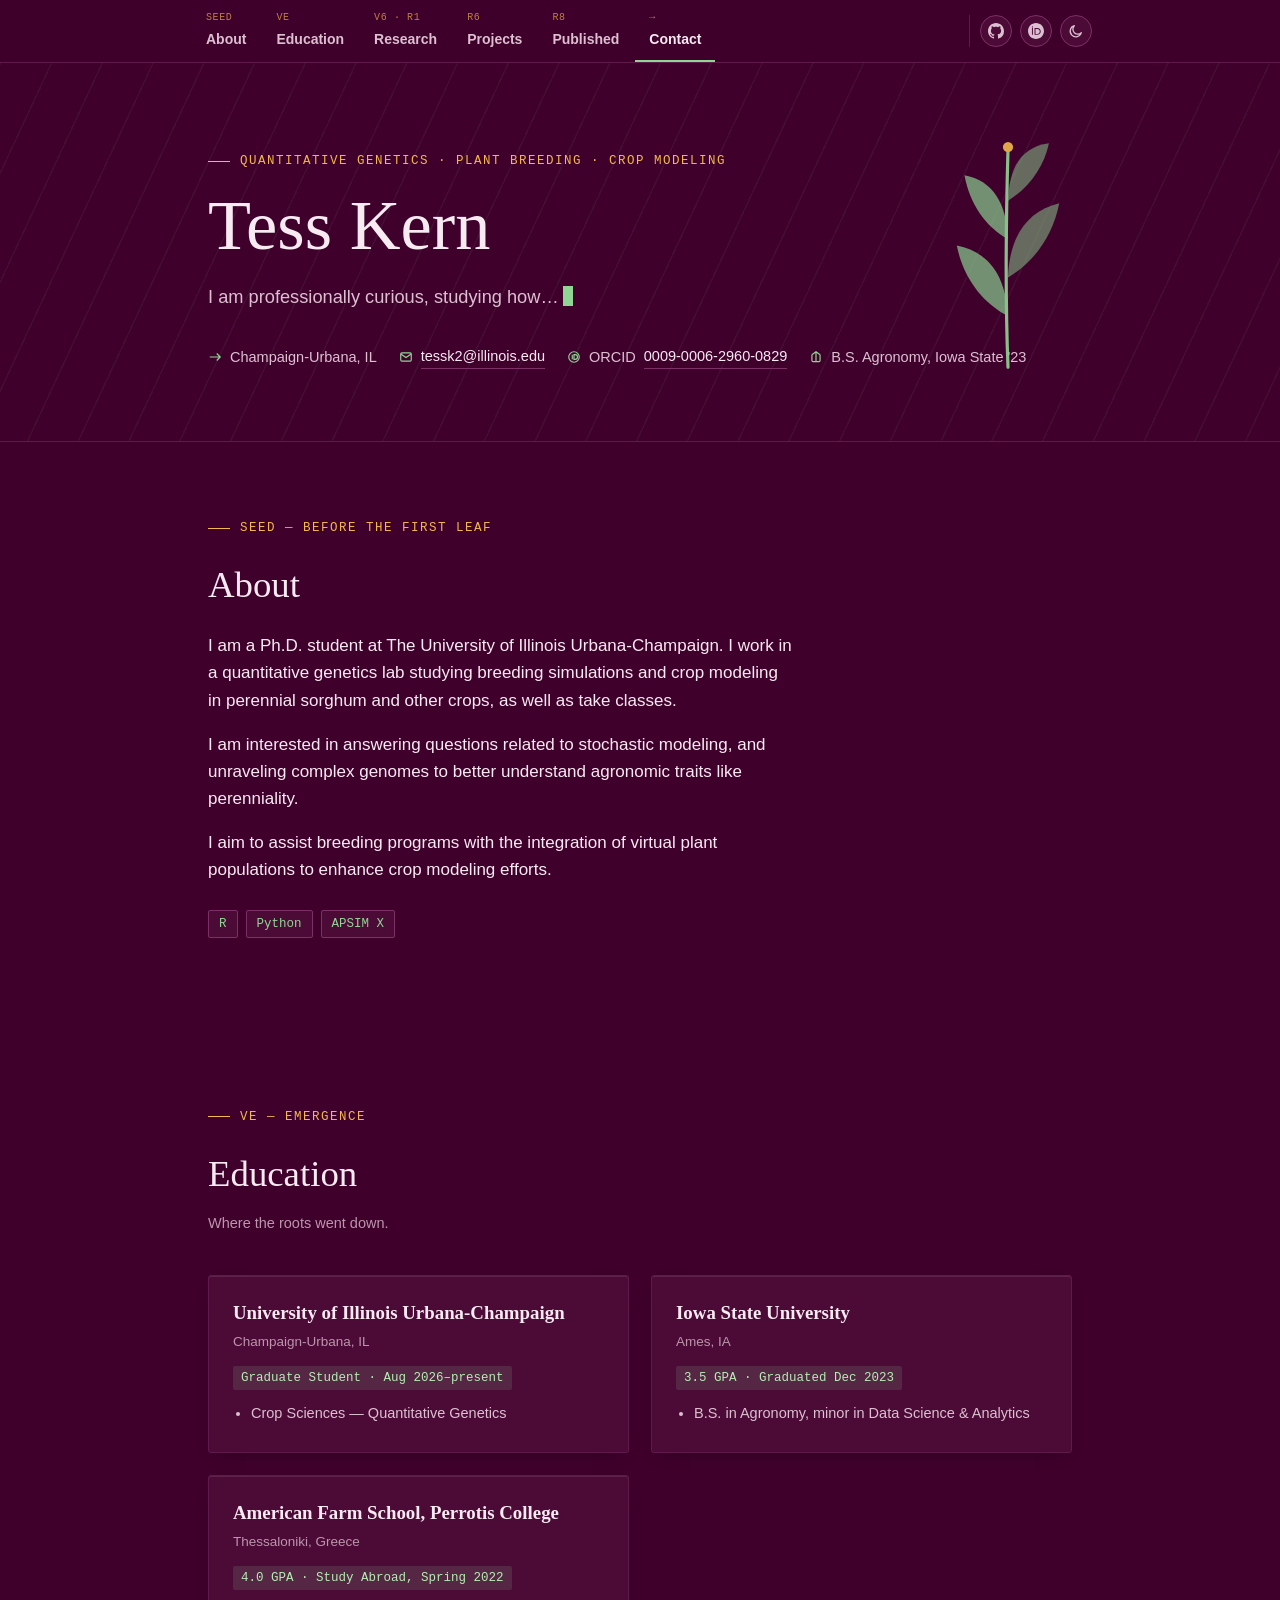
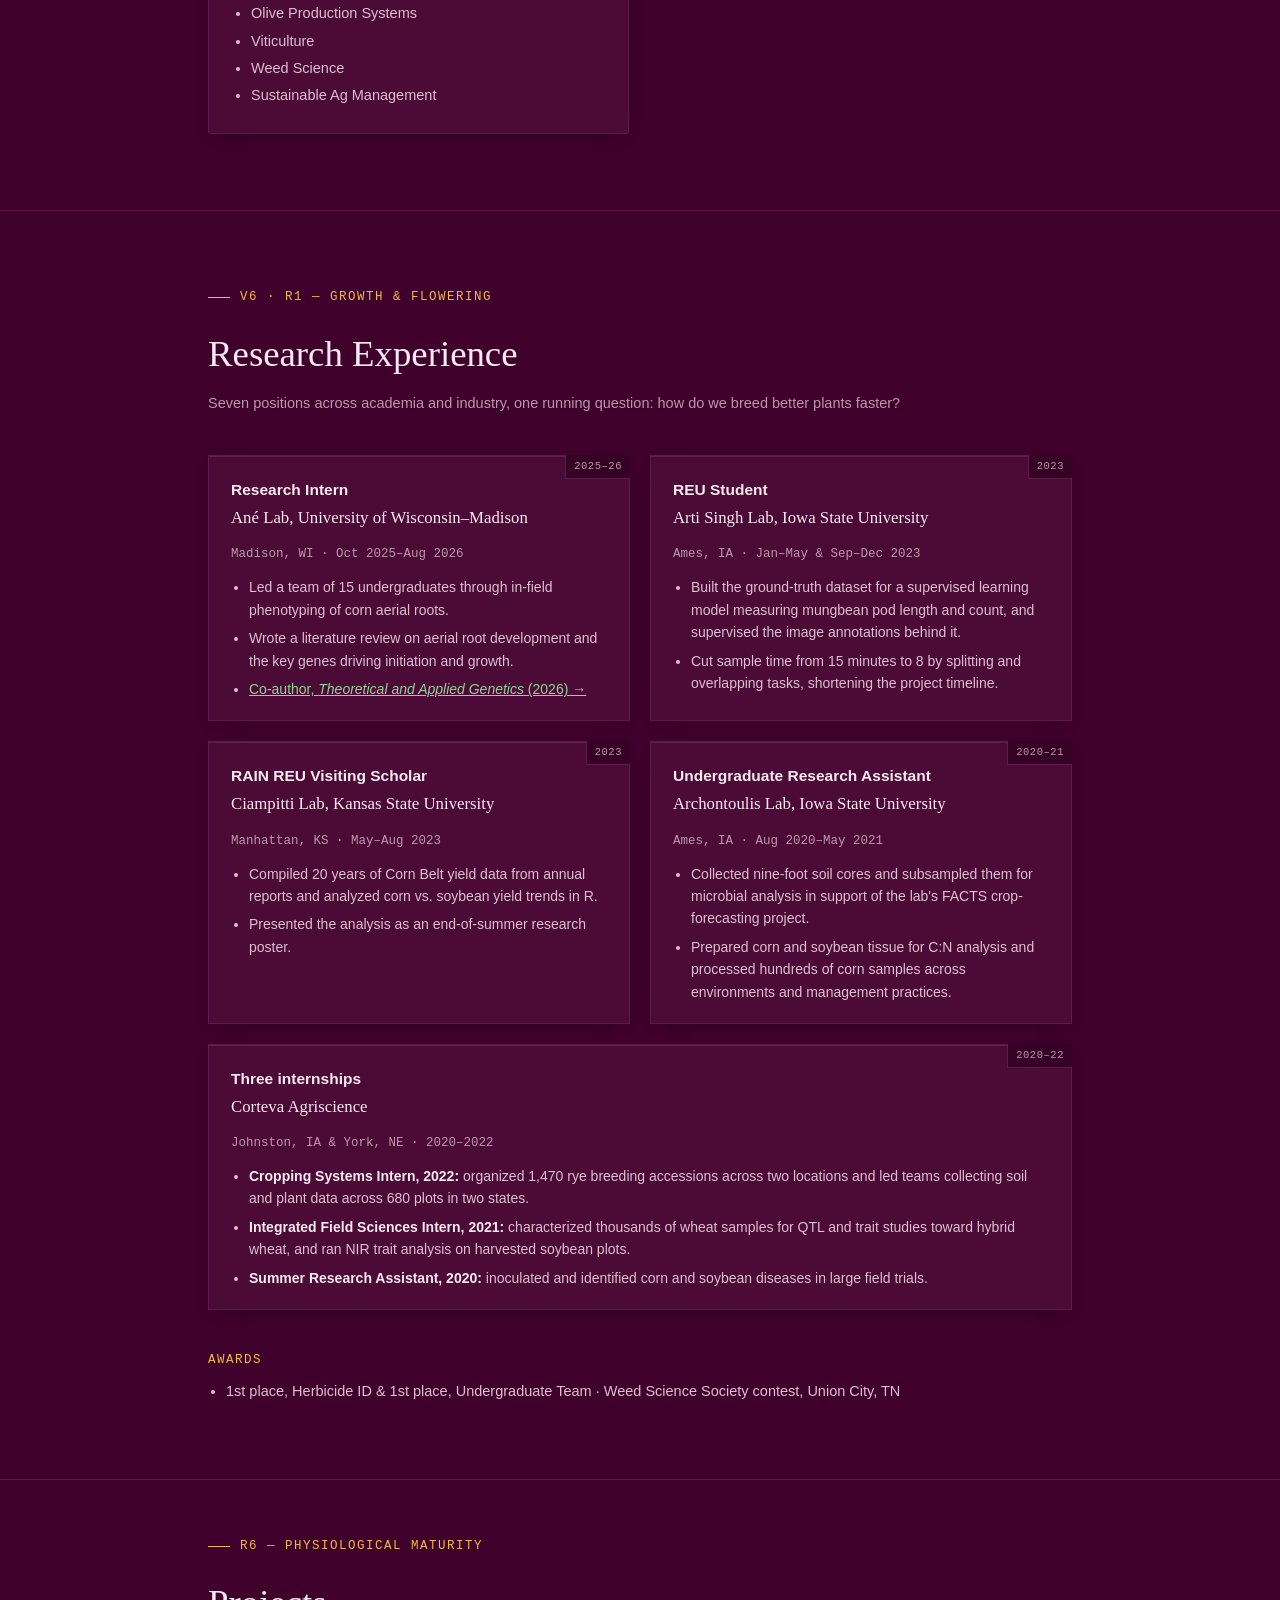
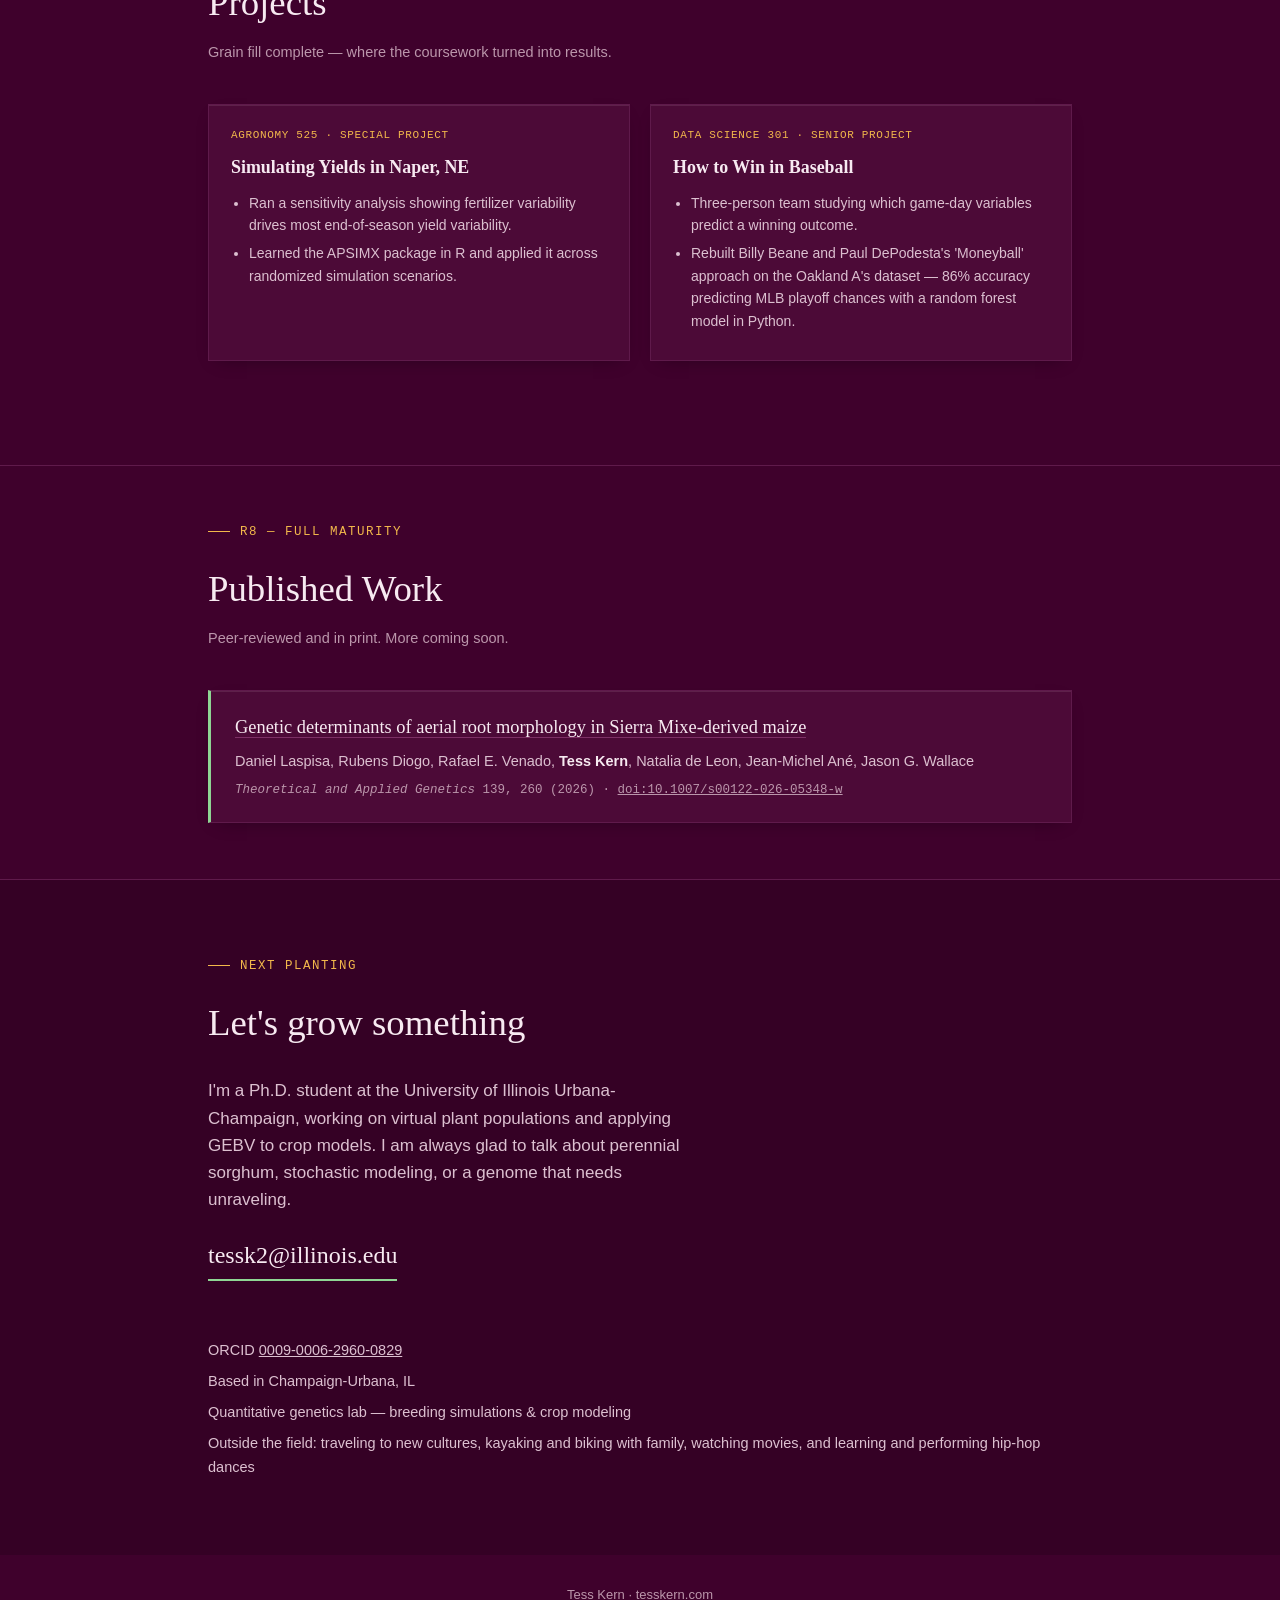
==== commit a8a990fa: "Default everyone to plum theme; align hero leaf with content" ====
--- a/index.html
+++ b/index.html
@@ -21,7 +21,7 @@
 <meta name="twitter:card" content="summary_large_image" />
 <script>
   try{
-    var tkt = localStorage.getItem('tk-theme');
+    var tkt = localStorage.getItem('tk-theme-v2');
     if (tkt === 'light') document.documentElement.setAttribute('data-theme', tkt);
   }catch(e){}
 </script>
@@ -334,7 +334,7 @@
   }
   .hero-glyph{
     position: absolute;
-    right: 28px;
+    right: max(28px, calc((100% - var(--wide-w)) / 2 + 28px));
     top: 50%;
     transform: translateY(-50%);
     transform-origin: 50% 100%;
@@ -871,7 +871,7 @@
     var next = isDark() ? 'light' : 'dark';
     if (next === 'light') root.setAttribute('data-theme', 'light');
     else root.removeAttribute('data-theme');
-    try{ localStorage.setItem('tk-theme', next); }catch(e){}
+    try{ localStorage.setItem('tk-theme-v2', next); }catch(e){}
     syncToggle();
   });
   syncToggle();
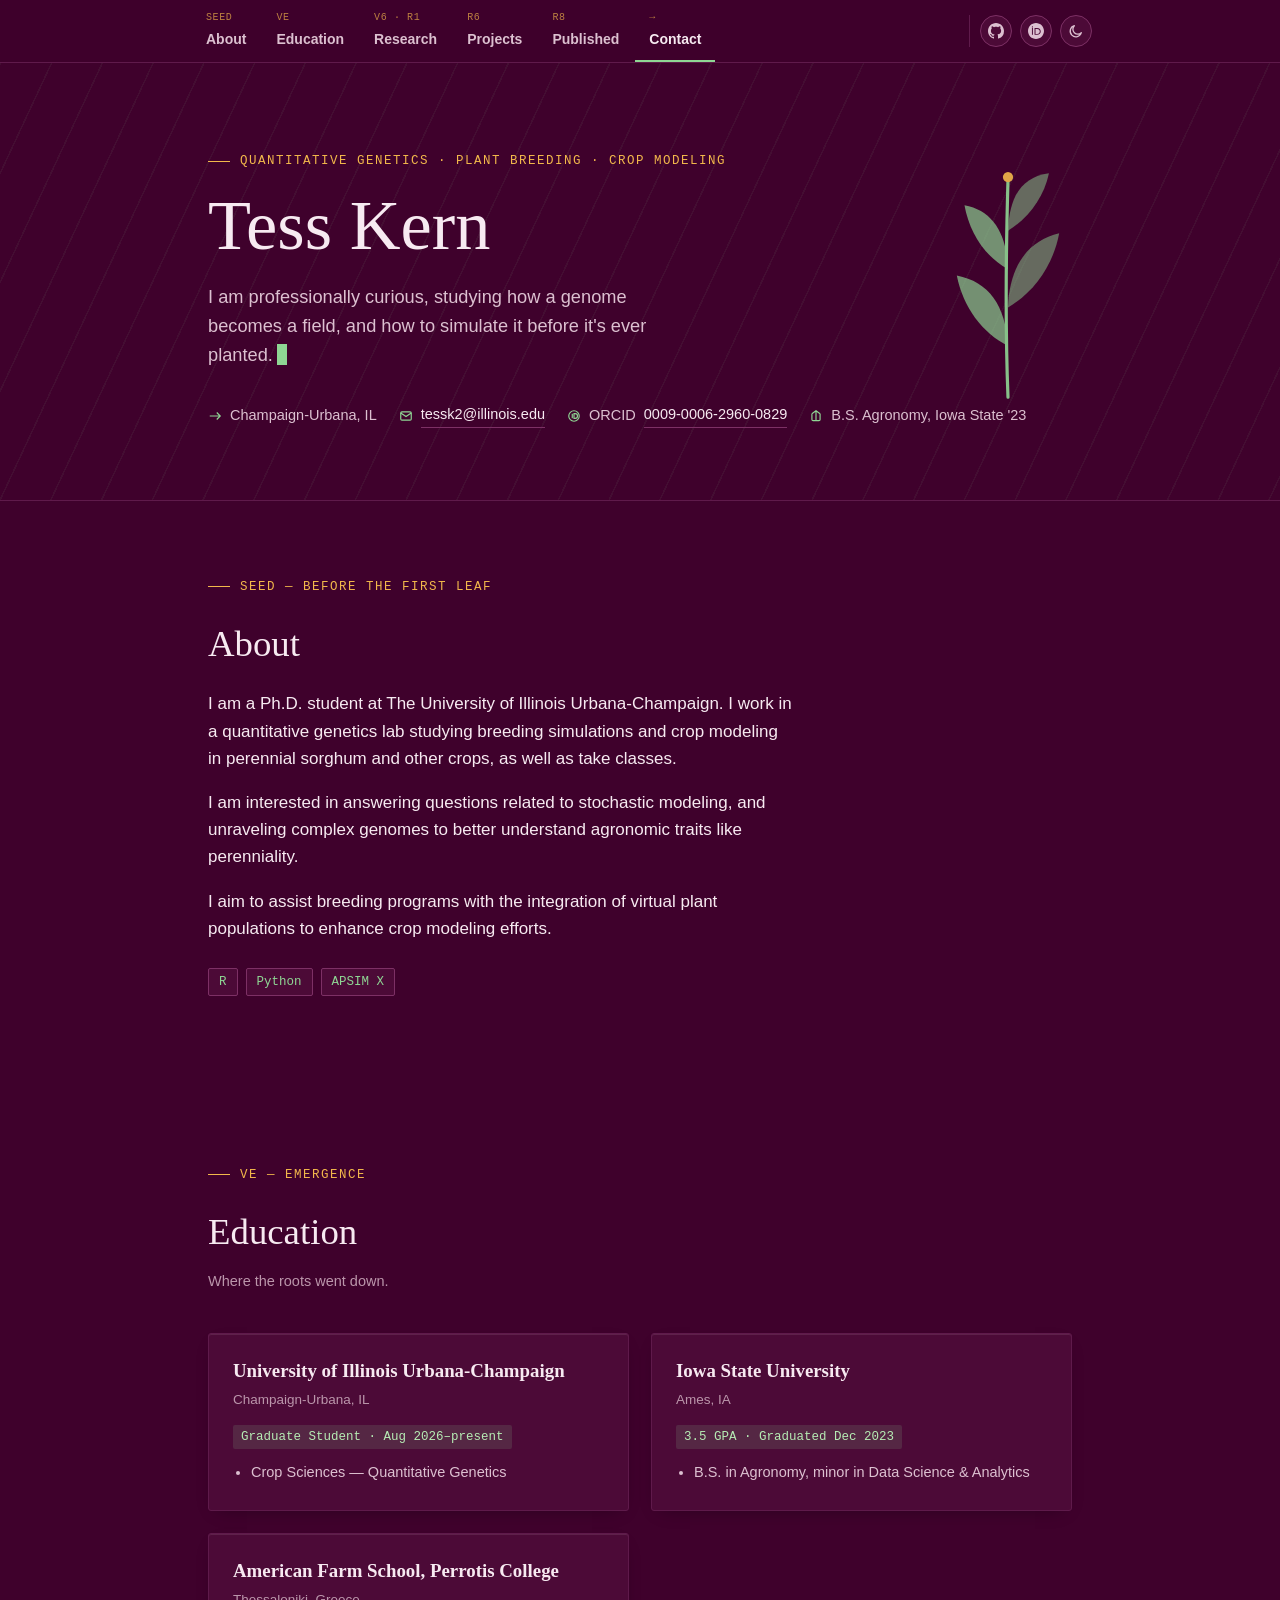
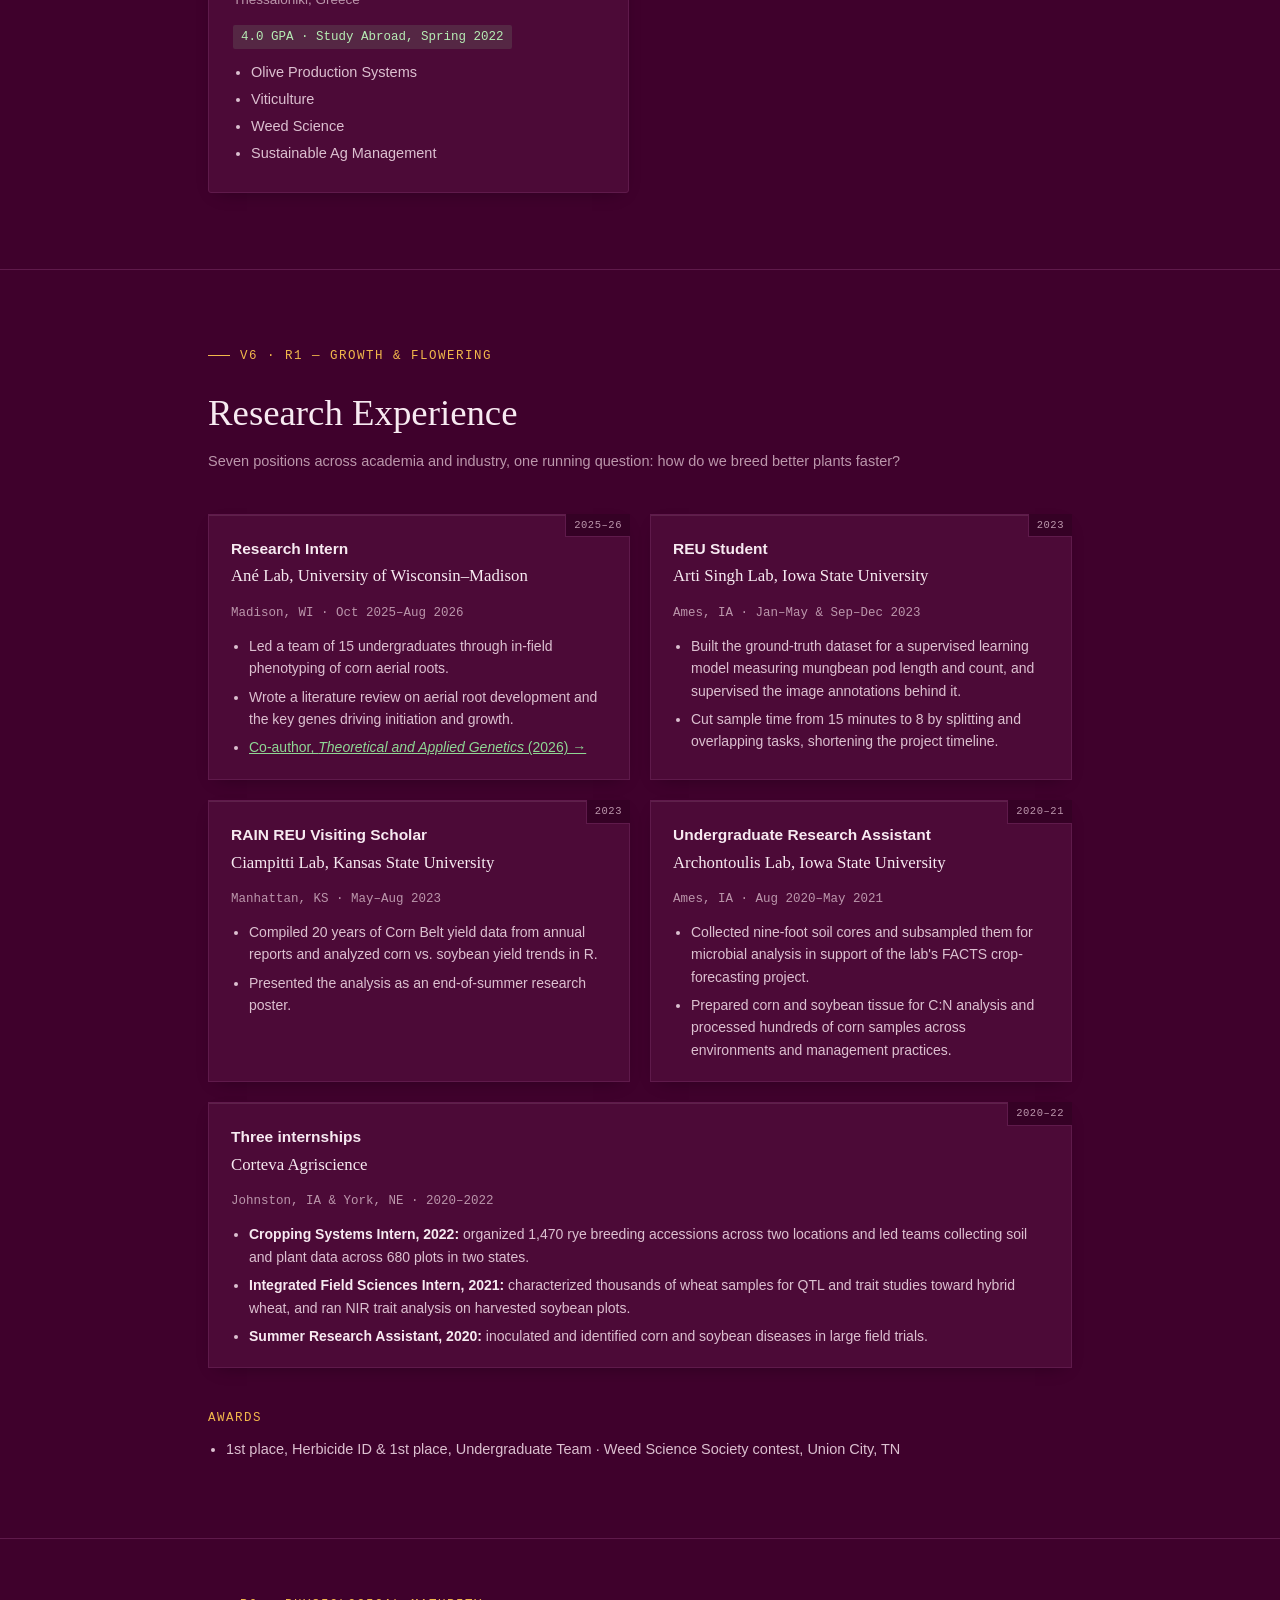
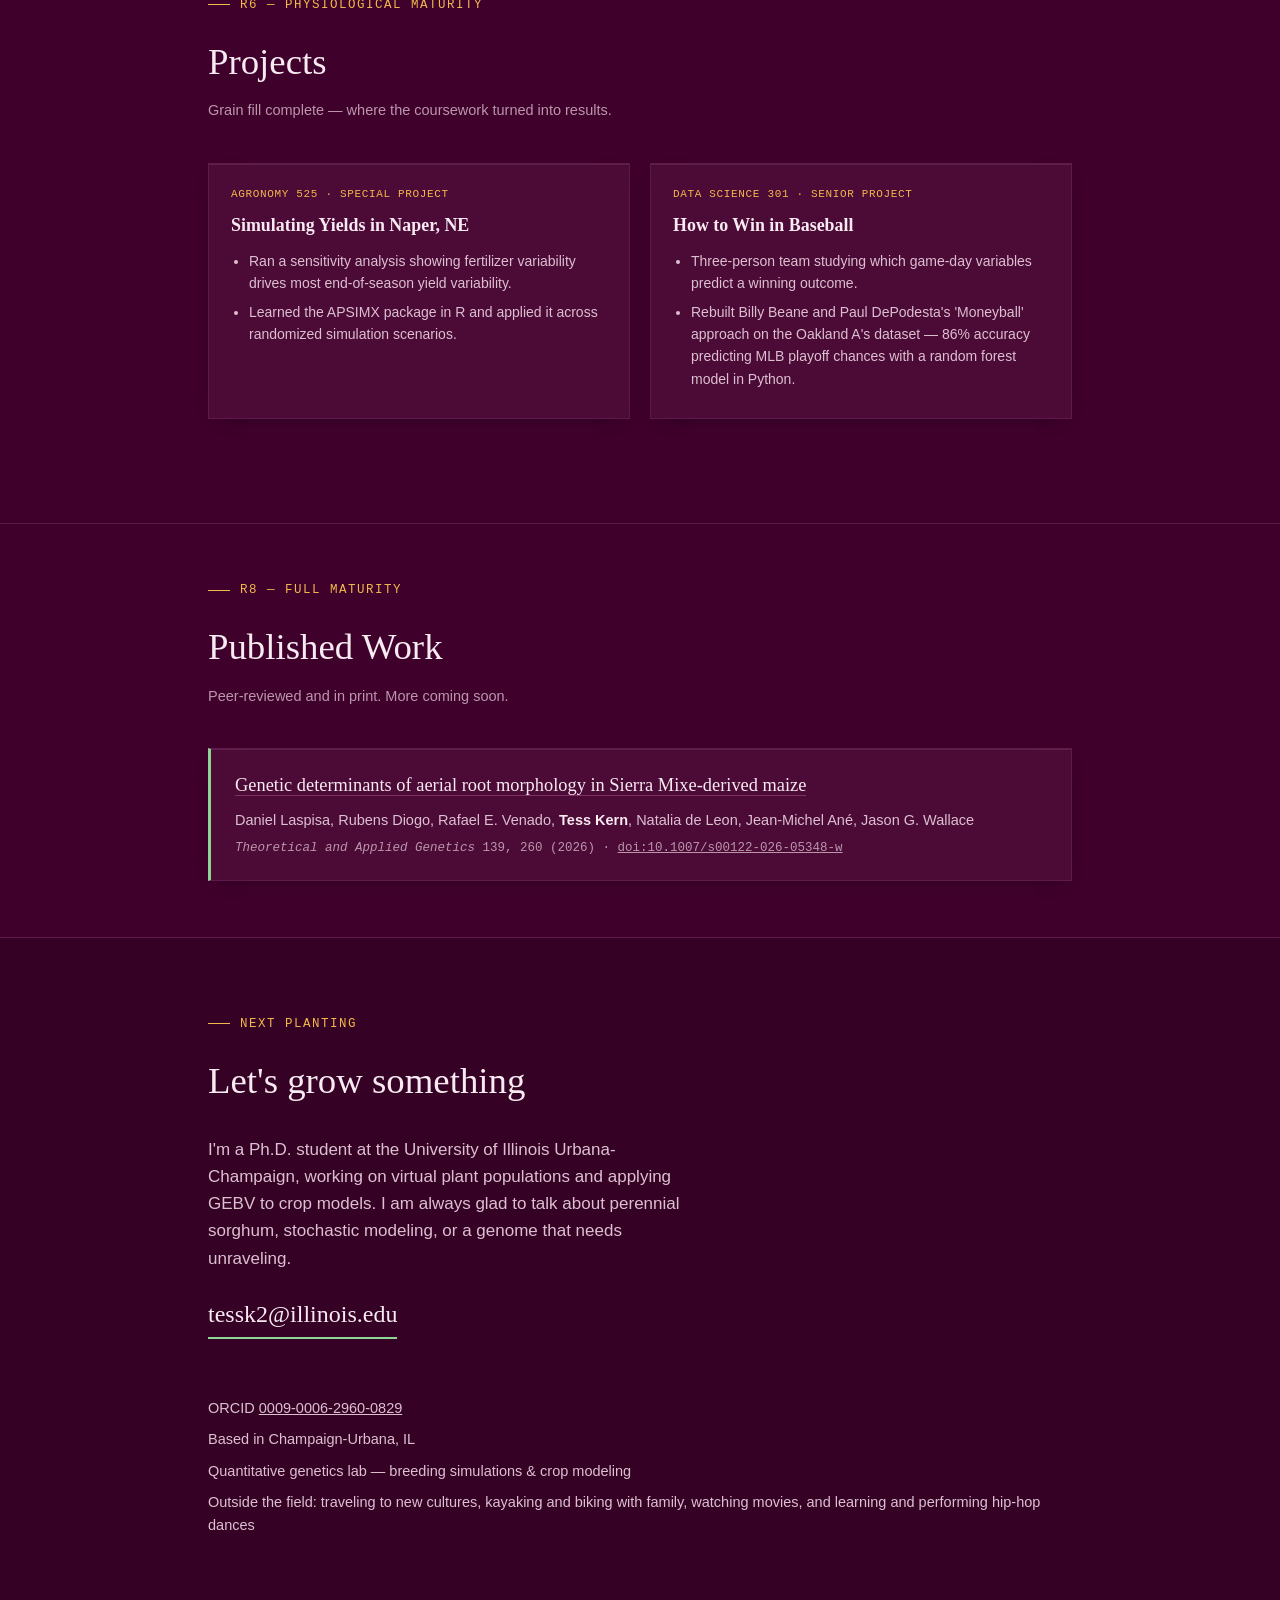
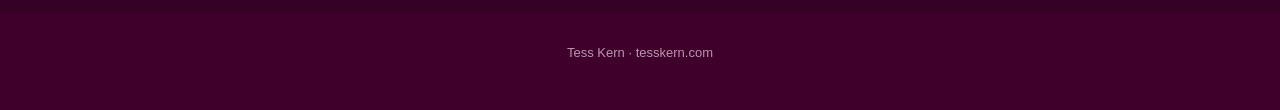
==== commit 86315c50: "Finish hero opening line" ====
--- a/index.html
+++ b/index.html
@@ -644,7 +644,7 @@
   <div class="hero-inner">
     <p class="eyebrow">Quantitative Genetics · Plant Breeding · Crop Modeling</p>
     <h1>Tess Kern</h1>
-    <p class="hero-tag">I am professionally curious, studying how…</p>
+    <p class="hero-tag">I am professionally curious, studying how a genome becomes a field, and how to simulate it before it's ever planted.</p>
     <div class="hero-meta">
       <span><svg class="mark" width="14" height="14" viewBox="0 0 24 24" fill="none" stroke="currentColor" stroke-width="2"><path d="M3 12h18M15 6l6 6-6 6"/></svg> Champaign-Urbana, IL</span>
       <span><svg class="mark" width="14" height="14" viewBox="0 0 24 24" fill="none" stroke="currentColor" stroke-width="2"><rect x="3" y="5" width="18" height="14" rx="2"/><path d="M3 7l9 6 9-6"/></svg> <a href="mailto:tessk2@illinois.edu">tessk2@illinois.edu</a></span>
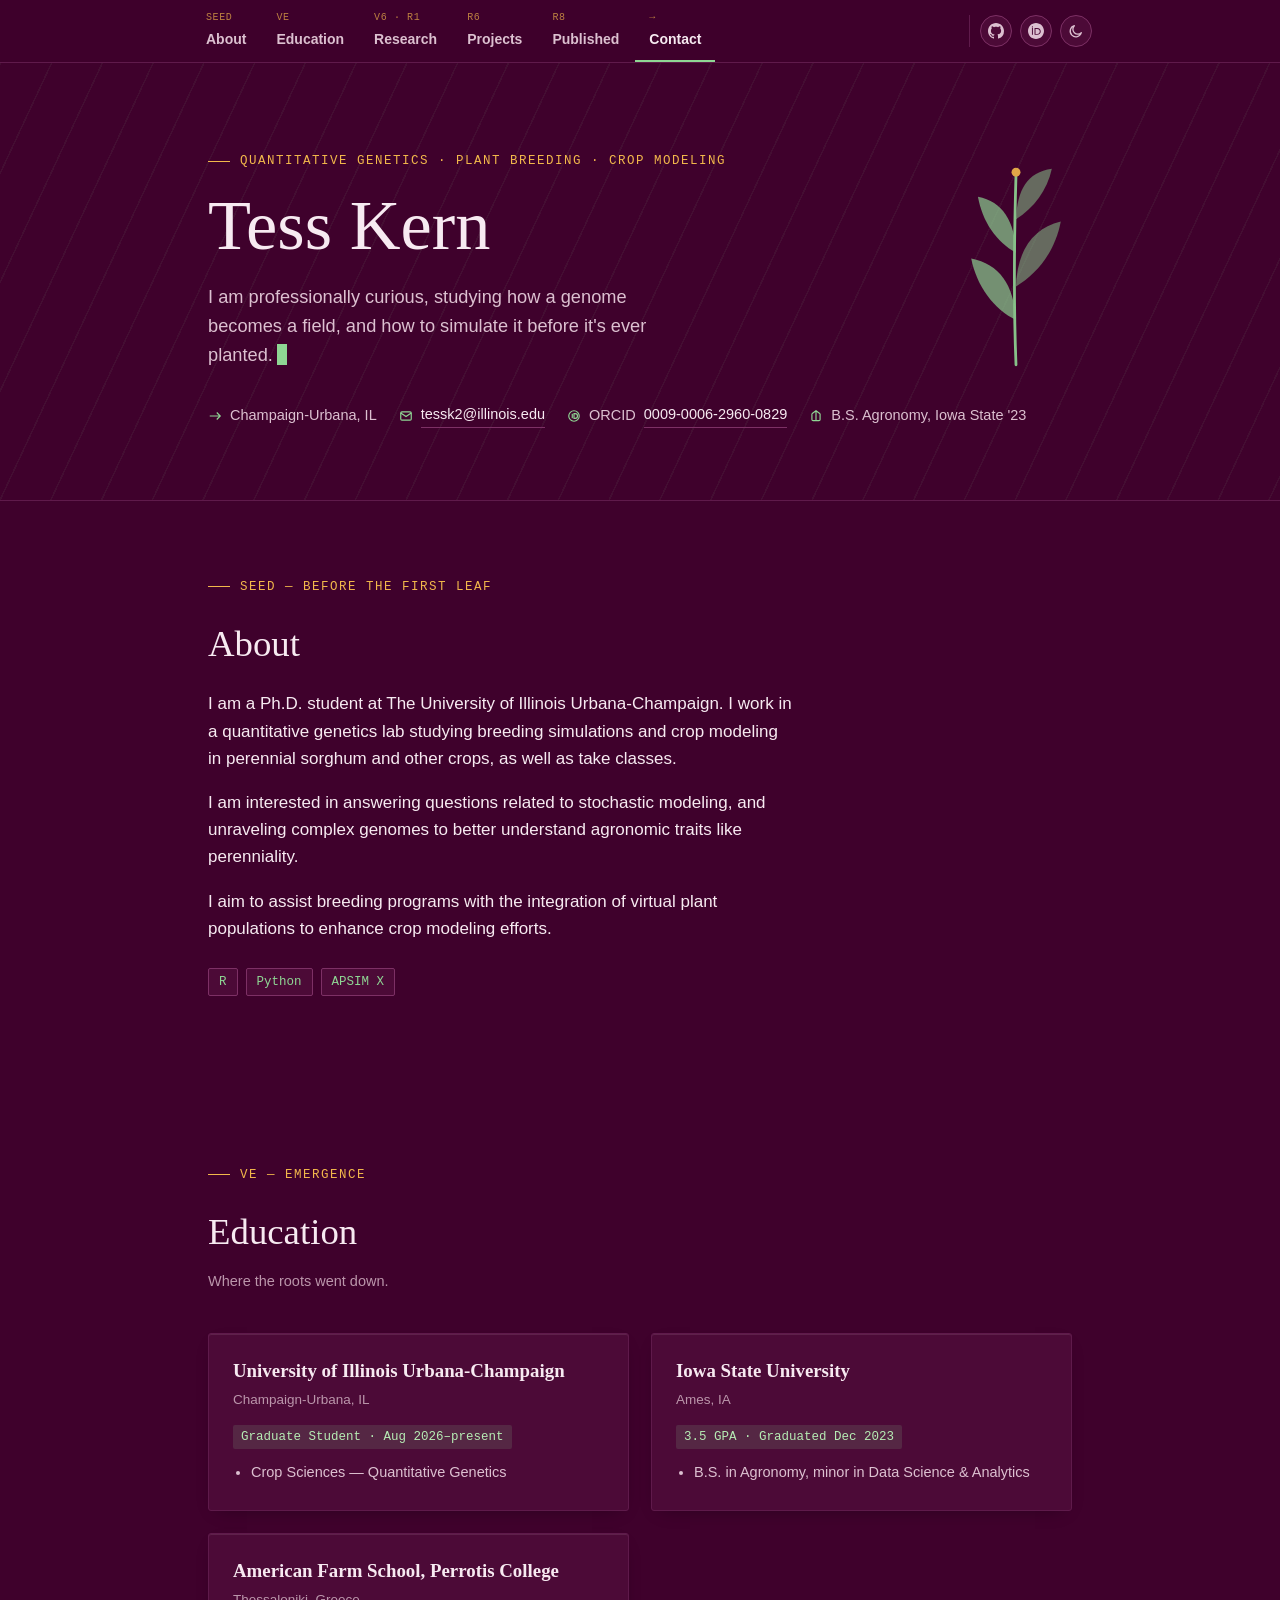
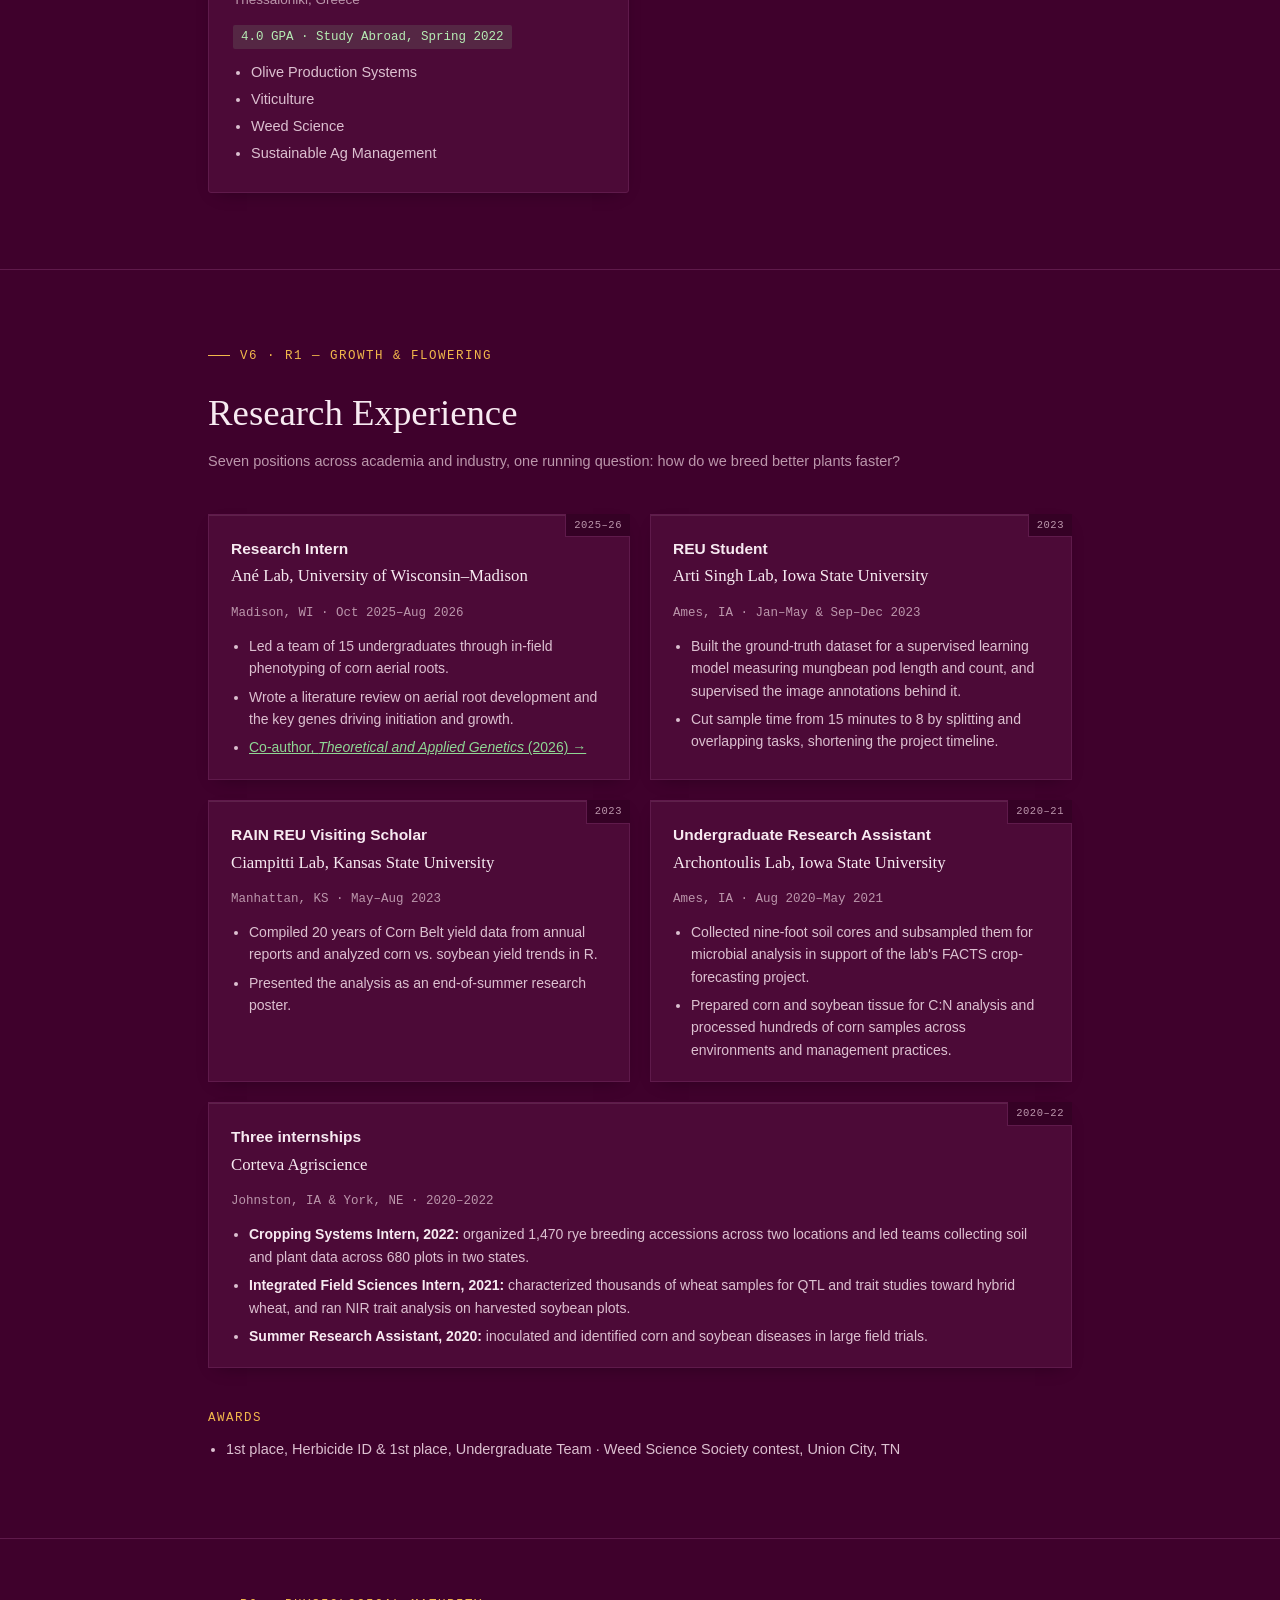
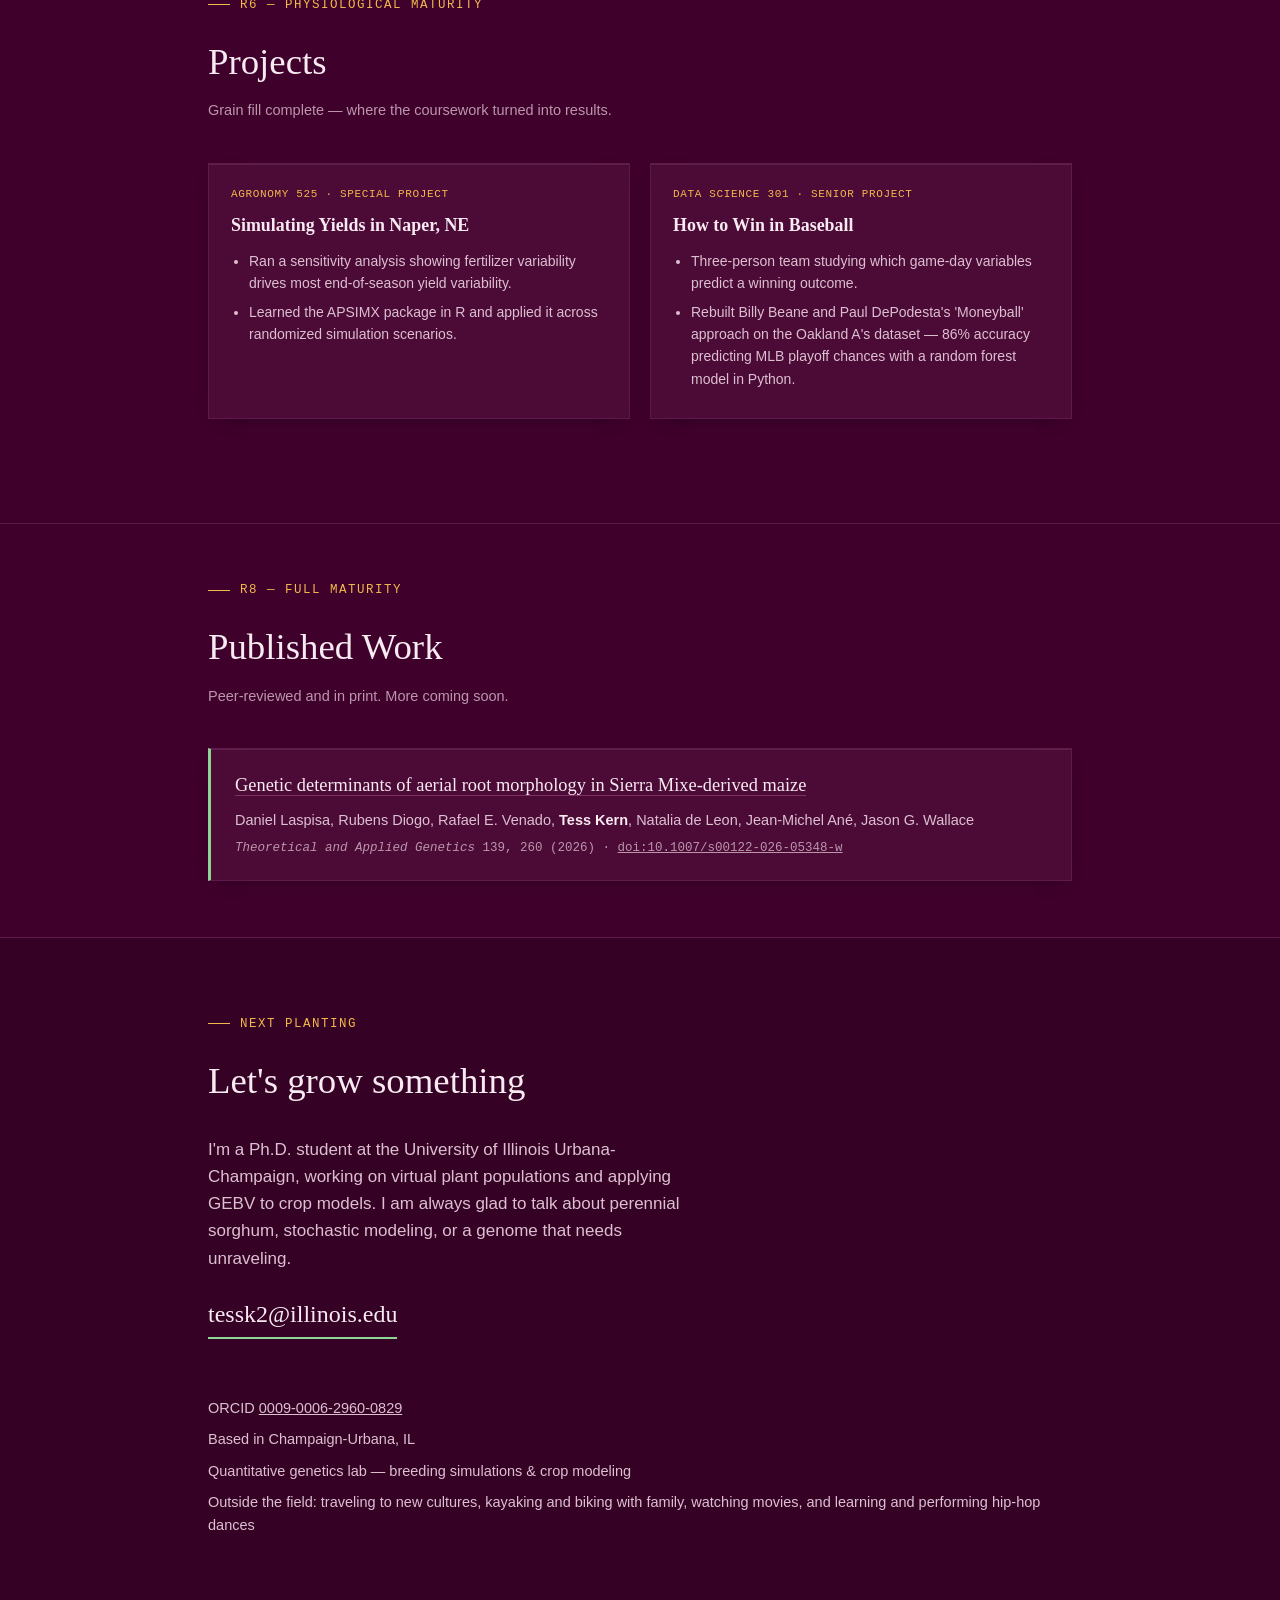
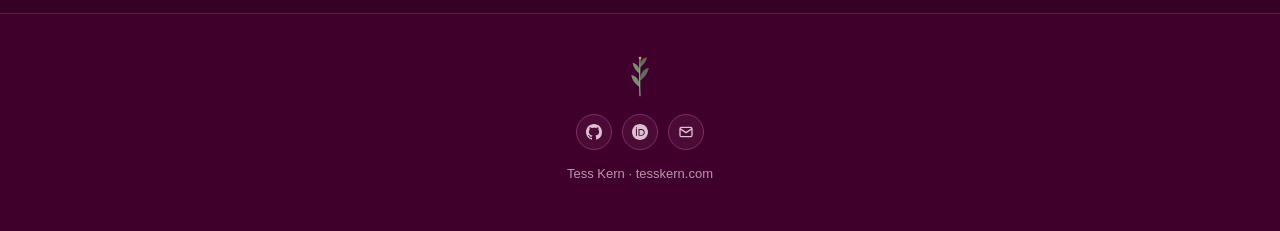
==== commit 0c40137a: "Add footer links and leaf; nudge hero plant" ====
--- a/index.html
+++ b/index.html
@@ -338,7 +338,8 @@
     top: 50%;
     transform: translateY(-50%);
     transform-origin: 50% 100%;
-    width: 128px;
+    width: 112px;
+    margin-top: -18px;
     opacity: 0.9;
     animation: sway 7s ease-in-out infinite alternate;
   }
@@ -583,11 +584,28 @@
   .contact-list a{ color: var(--ink-soft); }
 
   footer{
-    padding: 30px 0 46px;
+    padding: 40px 0 46px;
     text-align: center;
     font-size: 13px;
     color: var(--ink-faint);
-  }
+    border-top: 1px solid var(--rule);
+  }
+  .footer-leaf{ width: 22px; margin: 0 auto 16px; opacity: 0.9; }
+  .footer-links{ display: flex; justify-content: center; gap: 10px; margin-bottom: 14px; }
+  .footer-links .icon-link{
+    display: flex;
+    align-items: center;
+    justify-content: center;
+    width: 36px;
+    height: 36px;
+    border: 1px solid var(--rule-strong);
+    border-radius: 50%;
+    background: var(--bg-card);
+    color: var(--ink-soft);
+    transition: border-color 0.2s ease, color 0.2s ease;
+  }
+  .footer-links .icon-link:hover{ border-color: var(--green); color: var(--ink); }
+  footer p{ margin: 0; }
 
   .reveal{
     opacity: 0.15;
@@ -851,7 +869,26 @@
 </main>
 
 <footer>
-  Tess Kern · tesskern.com
+  <svg class="footer-leaf" viewBox="0 0 100 200" fill="none" aria-hidden="true">
+    <path d="M50 190 C 48 140, 48 90, 50 20" stroke="var(--green)" stroke-width="5" stroke-linecap="round"/>
+    <path d="M50 150 C 30 140, 15 120, 10 95 C 35 100, 48 118, 50 150 Z" fill="var(--green)" opacity="0.75"/>
+    <path d="M50 120 C 70 108, 85 88, 90 62 C 65 68, 51 88, 50 120 Z" fill="var(--green)" opacity="0.55"/>
+    <path d="M50 90 C 32 80, 20 62, 16 40 C 38 44, 49 62, 50 90 Z" fill="var(--green)" opacity="0.75"/>
+    <path d="M50 60 C 66 50, 78 34, 82 15 C 60 18, 51 34, 50 60 Z" fill="var(--green)" opacity="0.55"/>
+    <circle cx="50" cy="18" r="6" fill="var(--gold)"/>
+  </svg>
+  <div class="footer-links">
+    <a class="icon-link" href="https://github.com/Tess-Kern" aria-label="GitHub" title="GitHub">
+      <svg viewBox="0 0 16 16" fill="currentColor" aria-hidden="true"><path d="M8 0C3.58 0 0 3.58 0 8c0 3.54 2.29 6.53 5.47 7.59.4.07.55-.17.55-.38 0-.19-.01-.82-.01-1.49-2.01.37-2.53-.49-2.69-.94-.09-.23-.48-.94-.82-1.13-.28-.15-.68-.52-.01-.53.63-.01 1.08.58 1.23.82.72 1.21 1.87.87 2.33.66.07-.52.28-.87.51-1.07-1.78-.2-3.64-.89-3.64-3.95 0-.87.31-1.59.82-2.15-.08-.2-.36-1.02.08-2.12 0 0 .67-.21 2.2.82.64-.18 1.32-.27 2-.27.68 0 1.36.09 2 .27 1.53-1.04 2.2-.82 2.2-.82.44 1.1.16 1.92.08 2.12.51.56.82 1.27.82 2.15 0 3.07-1.87 3.75-3.65 3.95.29.25.54.73.54 1.48 0 1.07-.01 1.93-.01 2.2 0 .21.15.46.55.38A8.013 8.013 0 0016 8c0-4.42-3.58-8-8-8z"/></svg>
+    </a>
+    <a class="icon-link" href="https://orcid.org/0009-0006-2960-0829" aria-label="ORCID" title="ORCID">
+      <svg viewBox="0 0 24 24" fill="currentColor" aria-hidden="true"><path d="M12 0C5.37 0 0 5.37 0 12s5.37 12 12 12 12-5.37 12-12S18.63 0 12 0zM7.37 17.66H5.92V7.63h1.45v10.03zM6.64 6.81a.95.95 0 1 1 0-1.9.95.95 0 0 1 0 1.9zm3.18.82h3.92c3.73 0 5.37 2.67 5.37 5.02 0 2.56-2.02 5.02-5.35 5.02H9.82V7.63zm1.45 1.3v7.43h2.31c3.29 0 4.05-2.5 4.05-3.72 0-1.98-1.27-3.71-4.06-3.71h-2.3z"/></svg>
+    </a>
+    <a class="icon-link" href="mailto:tessk2@illinois.edu" aria-label="Email" title="tessk2@illinois.edu">
+      <svg viewBox="0 0 24 24" fill="none" stroke="currentColor" stroke-width="2" aria-hidden="true"><rect x="3" y="5" width="18" height="14" rx="2"/><path d="M3 7l9 6 9-6"/></svg>
+    </a>
+  </div>
+  <p>Tess Kern · tesskern.com</p>
 </footer>
 
 <script>
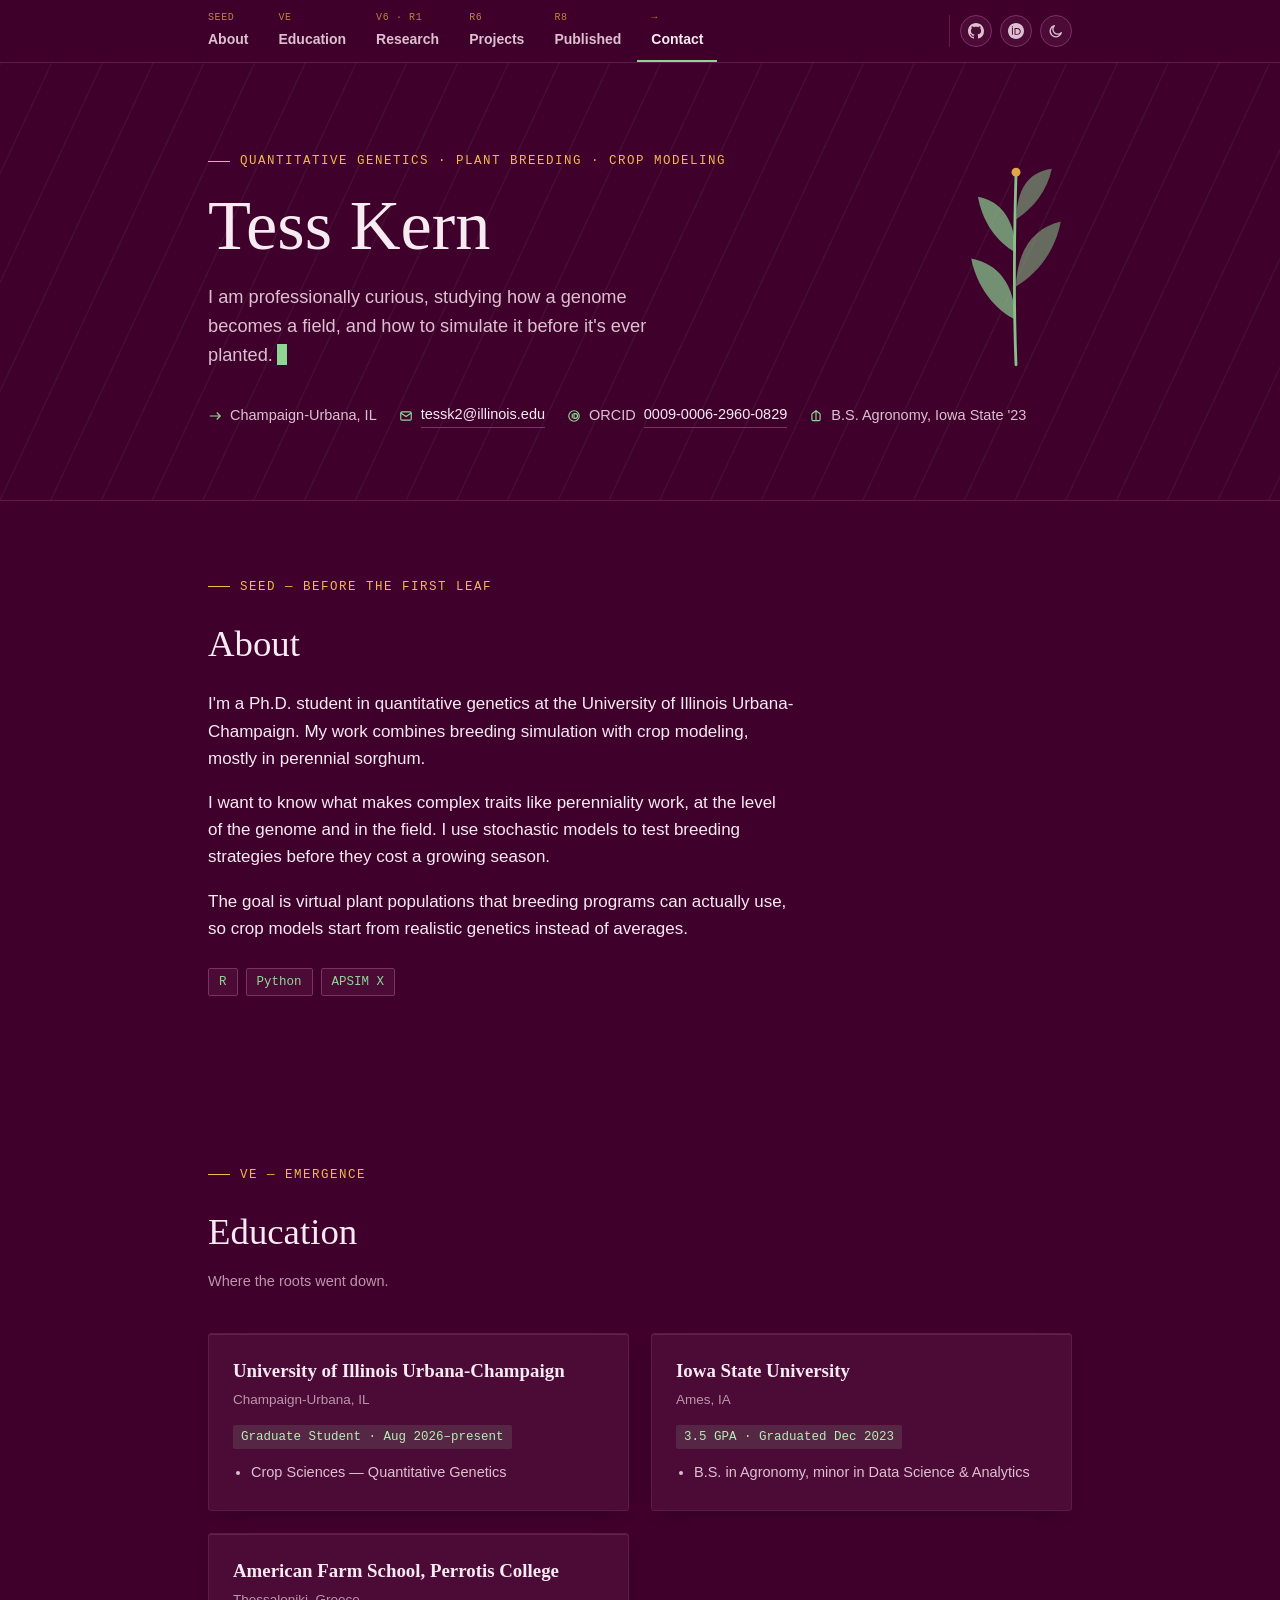
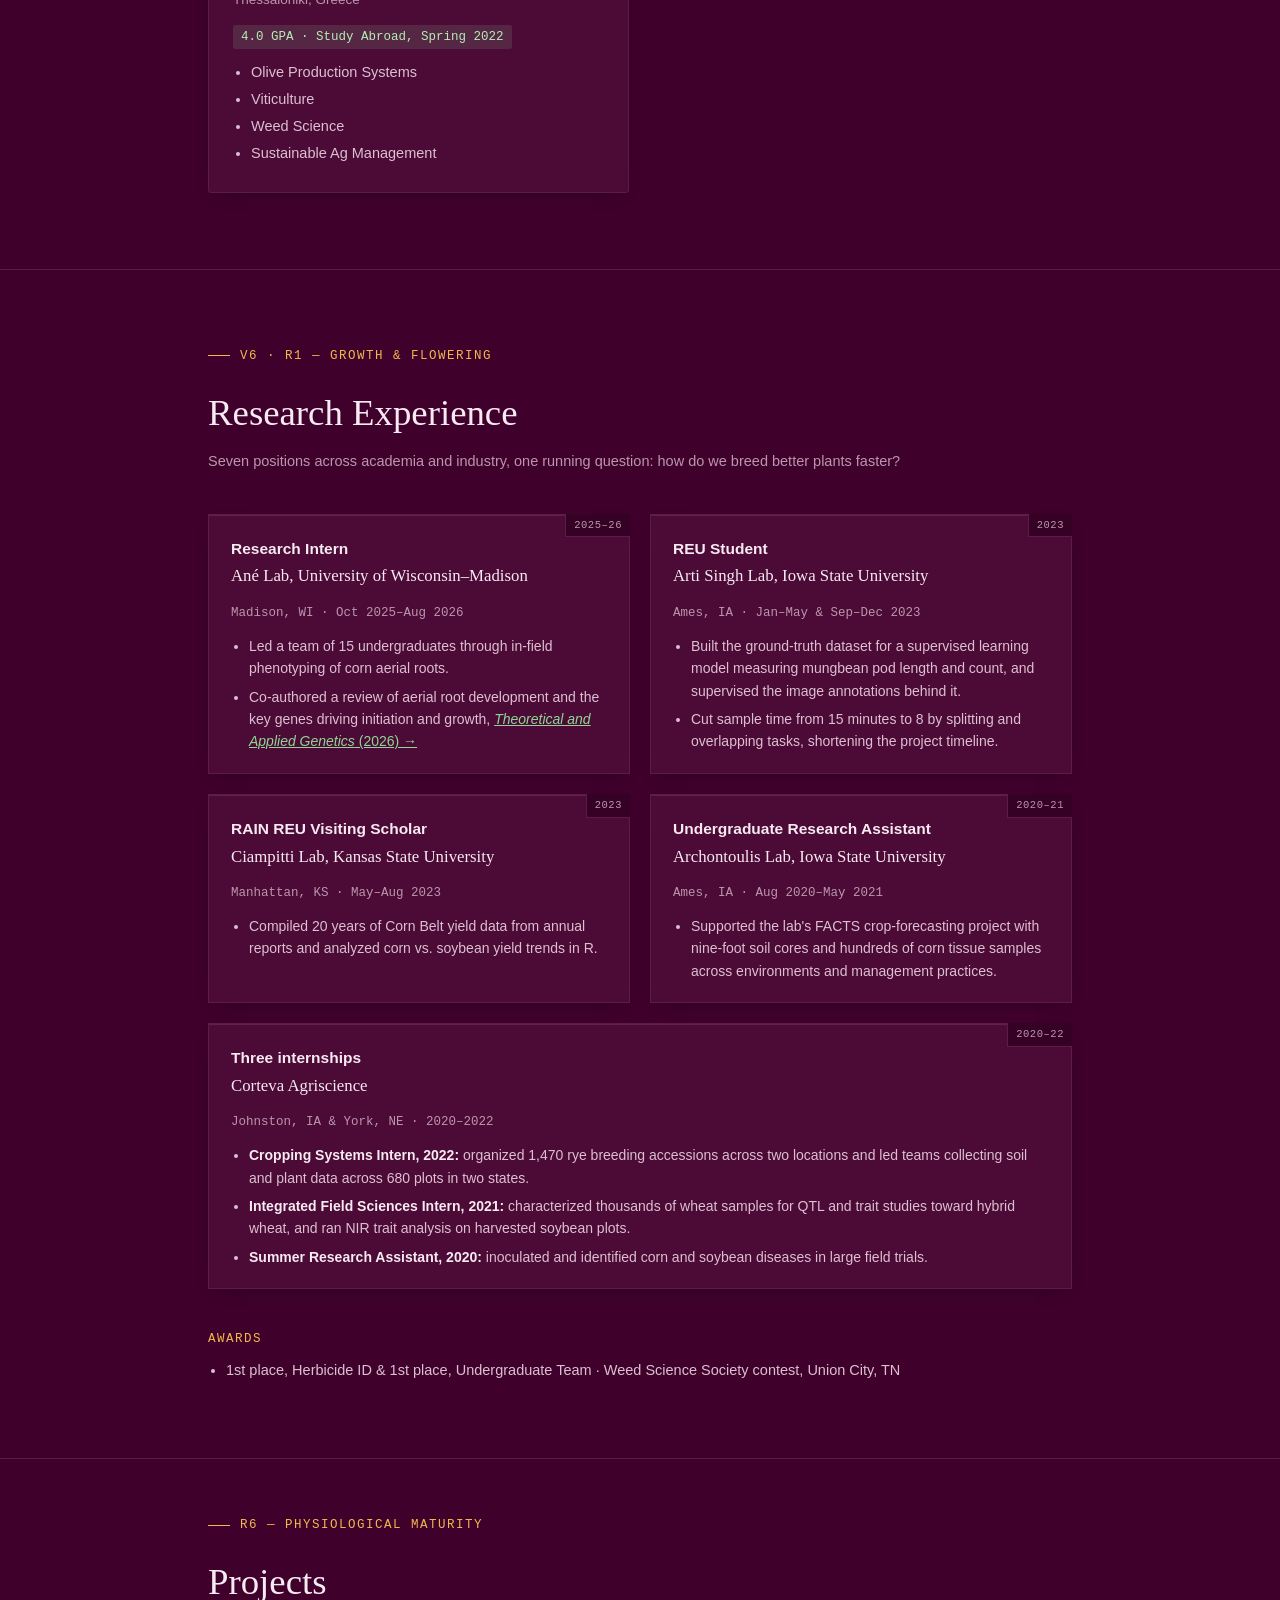
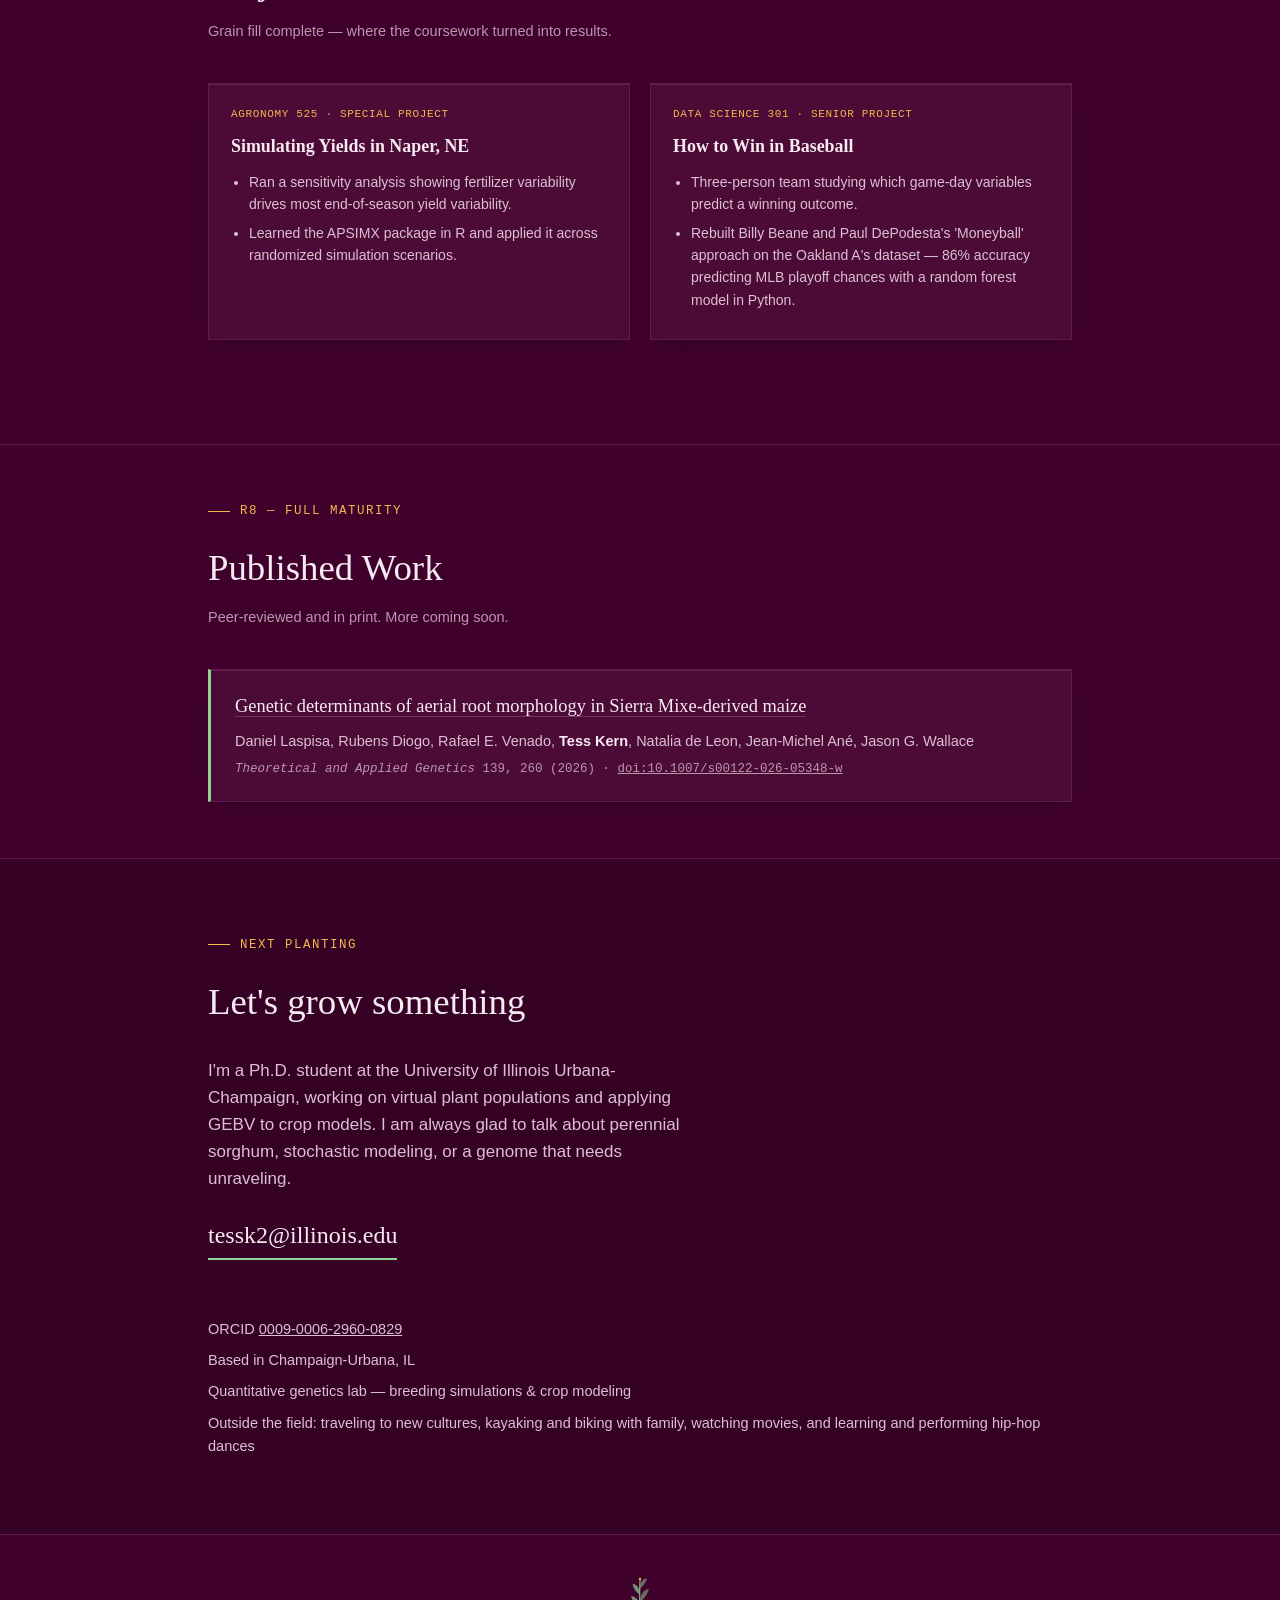
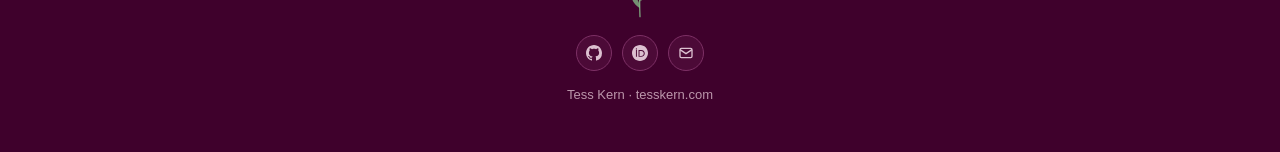
==== commit a894e054: "Tighten About copy and research bullets; align nav with content" ====
--- a/index.html
+++ b/index.html
@@ -19,6 +19,27 @@
 <meta property="og:image:height" content="630" />
 <meta property="og:image:alt" content="Tess Kern — Quantitative Genetics · Plant Breeding · Crop Modeling" />
 <meta name="twitter:card" content="summary_large_image" />
+<link rel="canonical" href="https://tesskern.com/" />
+<script type="application/ld+json">
+{
+  "@context": "https://schema.org",
+  "@type": "Person",
+  "name": "Tess Kern",
+  "url": "https://tesskern.com/",
+  "image": "https://tesskern.com/og-image.png",
+  "jobTitle": "Ph.D. Student, Crop Sciences",
+  "affiliation": { "@type": "CollegeOrUniversity", "name": "University of Illinois Urbana-Champaign" },
+  "alumniOf": [
+    { "@type": "CollegeOrUniversity", "name": "Iowa State University" }
+  ],
+  "knowsAbout": ["Quantitative genetics", "Plant breeding", "Crop modeling", "Breeding simulations", "Perennial sorghum"],
+  "email": "mailto:tessk2@illinois.edu",
+  "sameAs": [
+    "https://orcid.org/0009-0006-2960-0829",
+    "https://github.com/Tess-Kern"
+  ]
+}
+</script>
 <script>
   try{
     var tkt = localStorage.getItem('tk-theme-v2');
@@ -117,7 +138,8 @@
     margin: 0 auto;
     display: flex;
     align-items: center;
-    padding: 0 8px 0 12px;
+    /* left: 14px + link padding 14px = 28px, matching .wrap-wide text edge */
+    padding: 0 28px 0 14px;
   }
   .fieldnav-scroll{
     position: relative;
@@ -685,9 +707,9 @@
     <p class="eyebrow">Seed — Before the First Leaf</p>
     <h2>About</h2>
     <div class="prose">
-      <p>I am a Ph.D. student at The University of Illinois Urbana-Champaign. I work in a quantitative genetics lab studying breeding simulations and crop modeling in perennial sorghum and other crops, as well as take classes.</p>
-      <p>I am interested in answering questions related to stochastic modeling, and unraveling complex genomes to better understand agronomic traits like perenniality.</p>
-      <p>I aim to assist breeding programs with the integration of virtual plant populations to enhance crop modeling efforts.</p>
+      <p>I'm a Ph.D. student in quantitative genetics at the University of Illinois Urbana-Champaign. My work combines breeding simulation with crop modeling, mostly in perennial sorghum.</p>
+      <p>I want to know what makes complex traits like perenniality work, at the level of the genome and in the field. I use stochastic models to test breeding strategies before they cost a growing season.</p>
+      <p>The goal is virtual plant populations that breeding programs can actually use, so crop models start from realistic genetics instead of averages.</p>
     </div>
     <ul class="tools" aria-label="Tools">
       <li>R</li>
@@ -749,8 +771,7 @@
         <p class="plot-meta">Madison, WI · Oct 2025–Aug 2026</p>
         <ul>
           <li>Led a team of 15 undergraduates through in-field phenotyping of corn aerial roots.</li>
-          <li>Wrote a literature review on aerial root development and the key genes driving initiation and growth.</li>
-          <li><a href="#publications">Co-author, <em>Theoretical and Applied Genetics</em> (2026) →</a></li>
+          <li>Co-authored a review of aerial root development and the key genes driving initiation and growth, <a href="#publications"><em>Theoretical and Applied Genetics</em> (2026) →</a></li>
         </ul>
       </article>
 
@@ -769,9 +790,7 @@
         <p class="plot-org">Ciampitti Lab, Kansas State University</p>
         <p class="plot-meta">Manhattan, KS · May–Aug 2023</p>
         <ul>
-          <li>Compiled 20 years of Corn Belt yield data from annual reports and analyzed corn vs. soybean yield trends in R.</li>
-          <li>Presented the analysis as an end-of-summer research poster.</li>
-        </ul>
+          <li>Compiled 20 years of Corn Belt yield data from annual reports and analyzed corn vs. soybean yield trends in R.</li>        </ul>
       </article>
 
       <article class="plot" data-plot="2020–21">
@@ -779,8 +798,7 @@
         <p class="plot-org">Archontoulis Lab, Iowa State University</p>
         <p class="plot-meta">Ames, IA · Aug 2020–May 2021</p>
         <ul>
-          <li>Collected nine-foot soil cores and subsampled them for microbial analysis in support of the lab's FACTS crop-forecasting project.</li>
-          <li>Prepared corn and soybean tissue for C:N analysis and processed hundreds of corn samples across environments and management practices.</li>
+          <li>Supported the lab's FACTS crop-forecasting project with nine-foot soil cores and hundreds of corn tissue samples across environments and management practices.</li>
         </ul>
       </article>
 
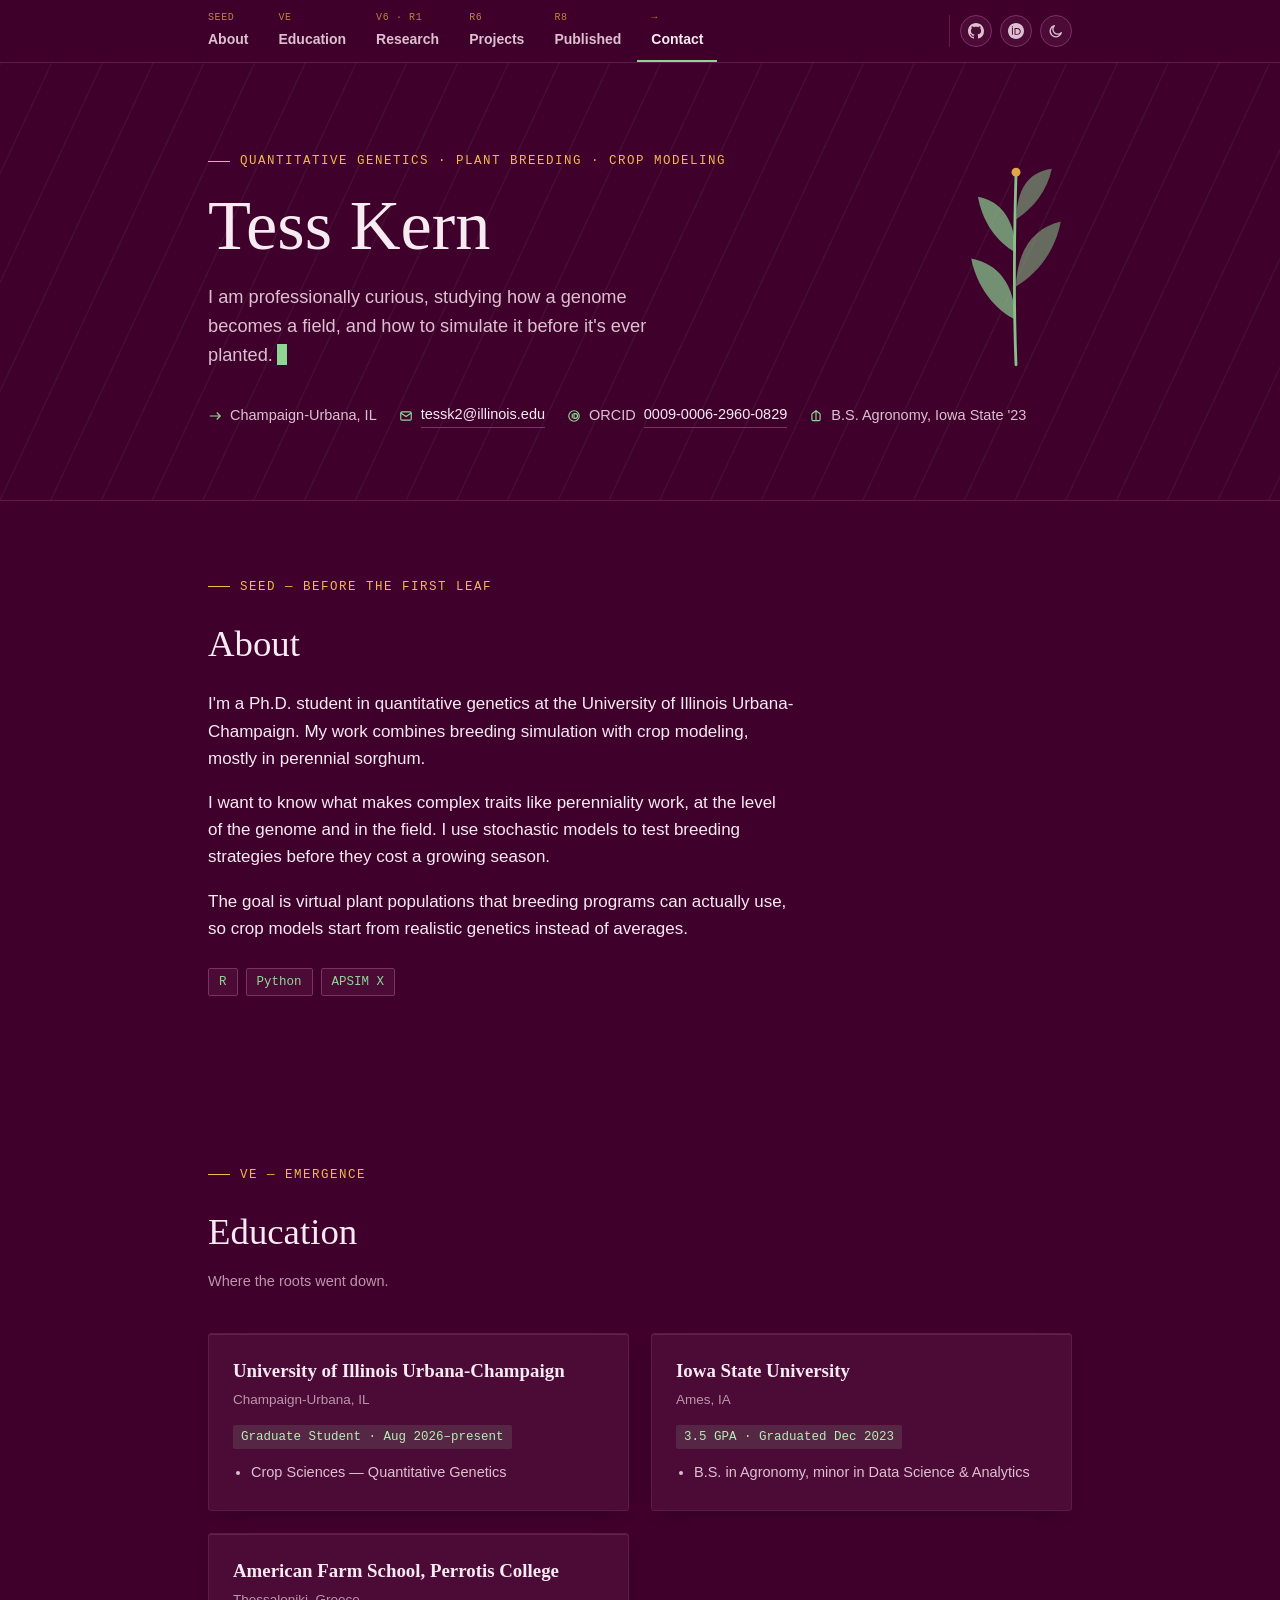
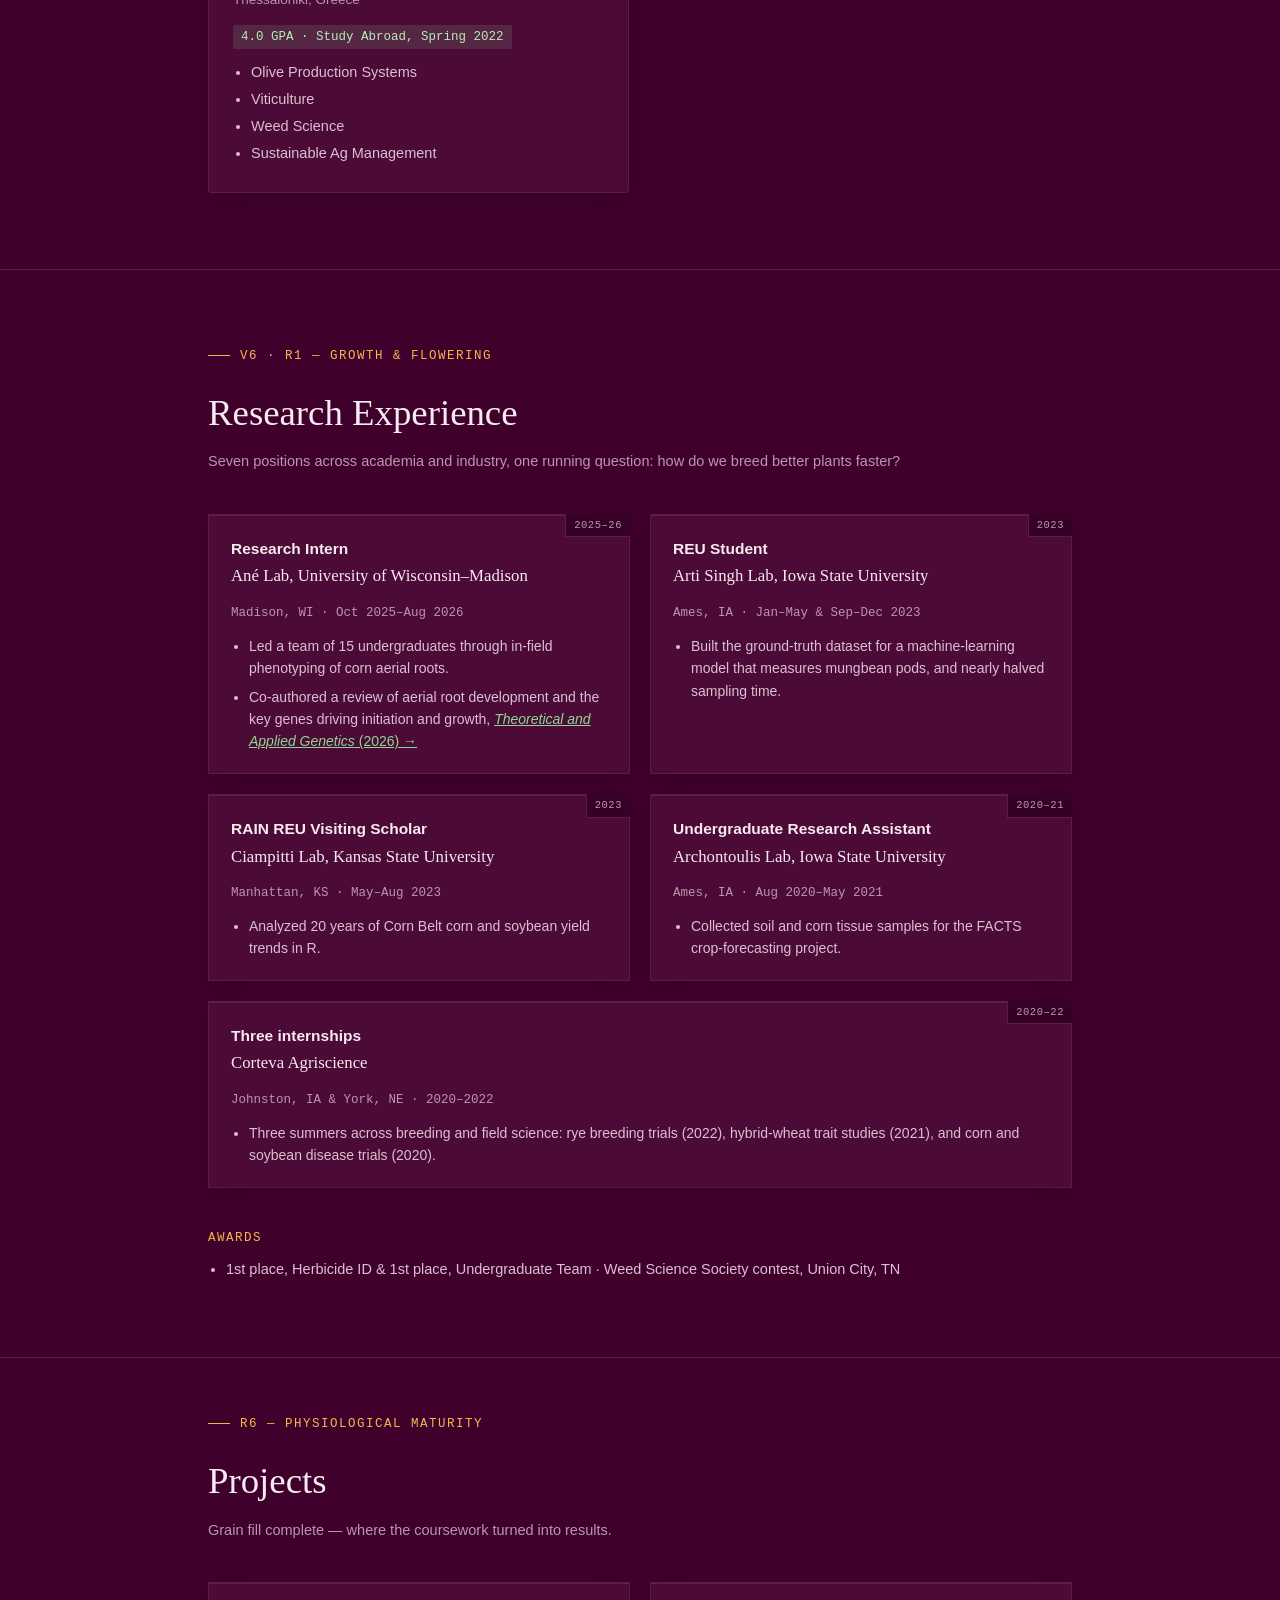
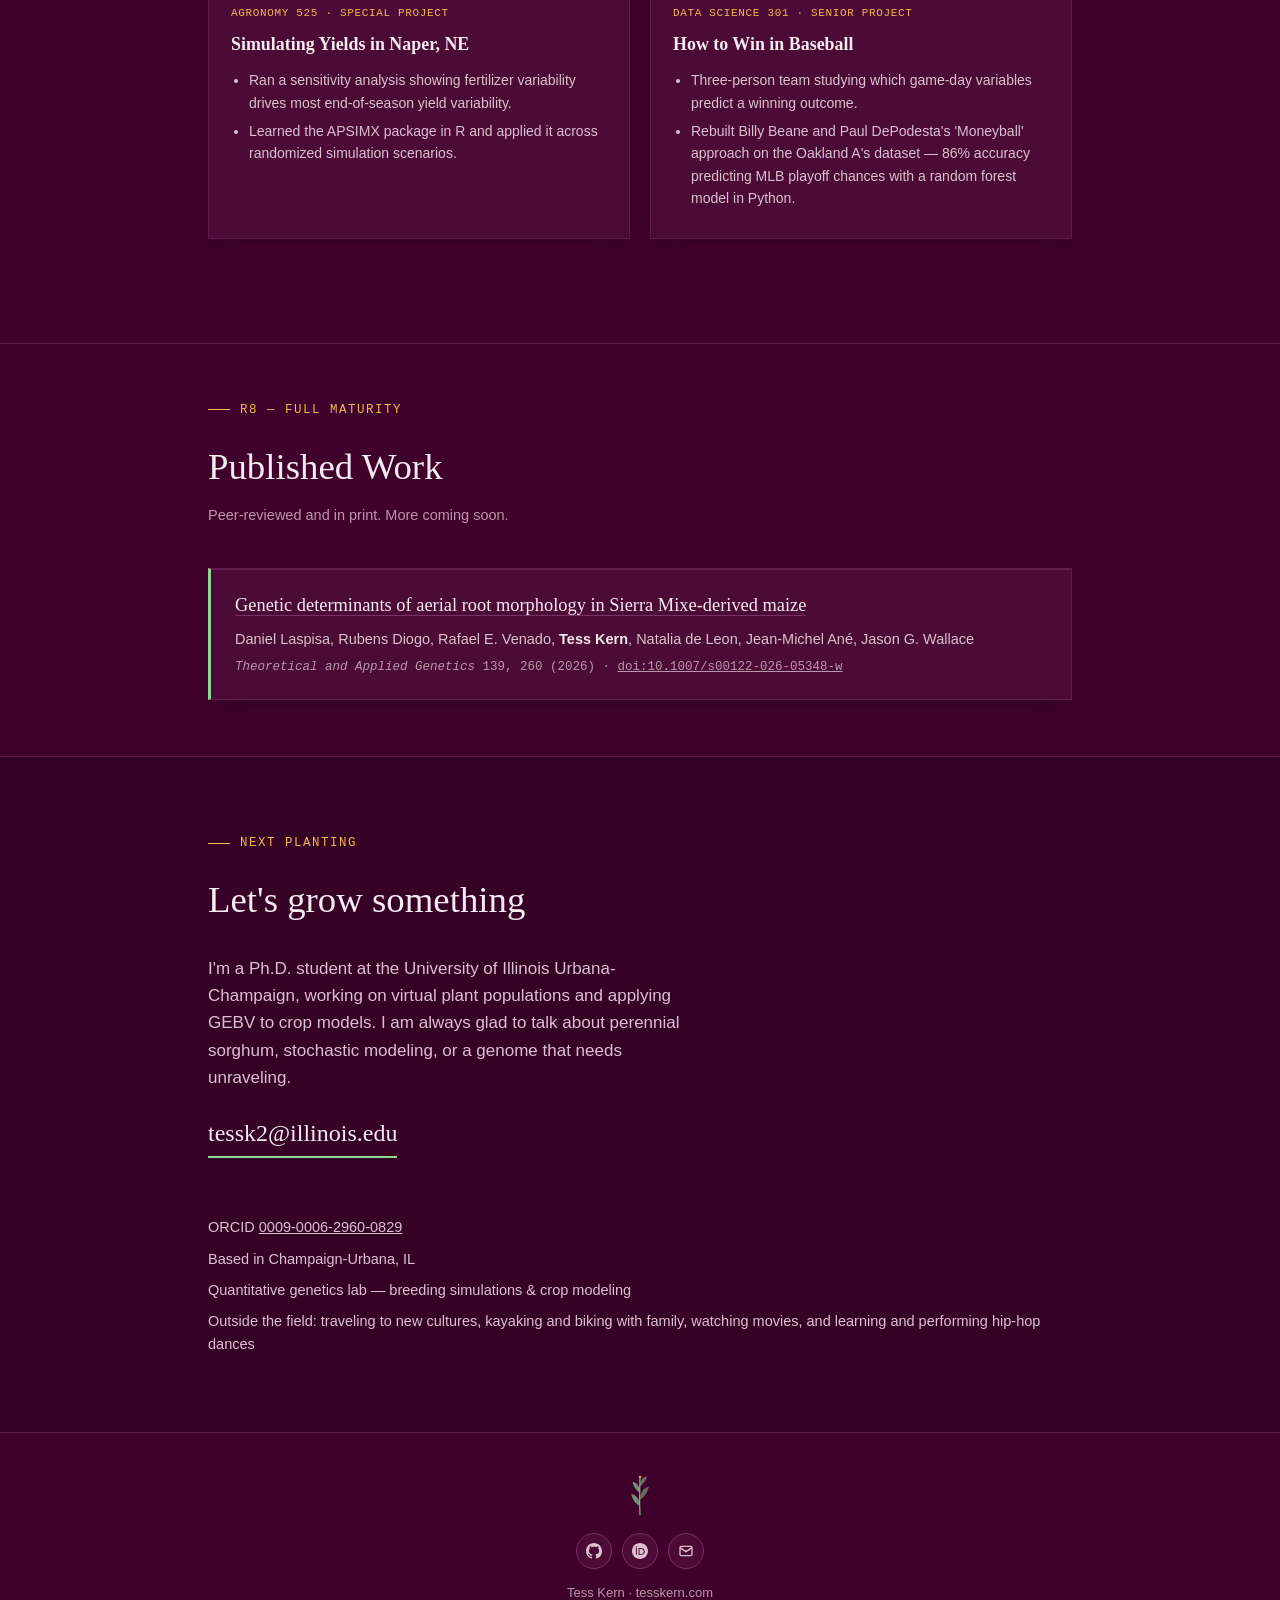
==== commit 111a8d24: "Trim Research section: one line per role, condense Corteva internships" ====
--- a/index.html
+++ b/index.html
@@ -780,8 +780,7 @@
         <p class="plot-org">Arti Singh Lab, Iowa State University</p>
         <p class="plot-meta">Ames, IA · Jan–May &amp; Sep–Dec 2023</p>
         <ul>
-          <li>Built the ground-truth dataset for a supervised learning model measuring mungbean pod length and count, and supervised the image annotations behind it.</li>
-          <li>Cut sample time from 15 minutes to 8 by splitting and overlapping tasks, shortening the project timeline.</li>
+          <li>Built the ground-truth dataset for a machine-learning model that measures mungbean pods, and nearly halved sampling time.</li>
         </ul>
       </article>
 
@@ -790,7 +789,8 @@
         <p class="plot-org">Ciampitti Lab, Kansas State University</p>
         <p class="plot-meta">Manhattan, KS · May–Aug 2023</p>
         <ul>
-          <li>Compiled 20 years of Corn Belt yield data from annual reports and analyzed corn vs. soybean yield trends in R.</li>        </ul>
+          <li>Analyzed 20 years of Corn Belt corn and soybean yield trends in R.</li>
+        </ul>
       </article>
 
       <article class="plot" data-plot="2020–21">
@@ -798,7 +798,7 @@
         <p class="plot-org">Archontoulis Lab, Iowa State University</p>
         <p class="plot-meta">Ames, IA · Aug 2020–May 2021</p>
         <ul>
-          <li>Supported the lab's FACTS crop-forecasting project with nine-foot soil cores and hundreds of corn tissue samples across environments and management practices.</li>
+          <li>Collected soil and corn tissue samples for the FACTS crop-forecasting project.</li>
         </ul>
       </article>
 
@@ -807,9 +807,7 @@
         <p class="plot-org">Corteva Agriscience</p>
         <p class="plot-meta">Johnston, IA &amp; York, NE · 2020–2022</p>
         <ul>
-          <li><strong>Cropping Systems Intern, 2022:</strong> organized 1,470 rye breeding accessions across two locations and led teams collecting soil and plant data across 680 plots in two states.</li>
-          <li><strong>Integrated Field Sciences Intern, 2021:</strong> characterized thousands of wheat samples for QTL and trait studies toward hybrid wheat, and ran NIR trait analysis on harvested soybean plots.</li>
-          <li><strong>Summer Research Assistant, 2020:</strong> inoculated and identified corn and soybean diseases in large field trials.</li>
+          <li>Three summers across breeding and field science: rye breeding trials (2022), hybrid-wheat trait studies (2021), and corn and soybean disease trials (2020).</li>
         </ul>
       </article>
     </div>
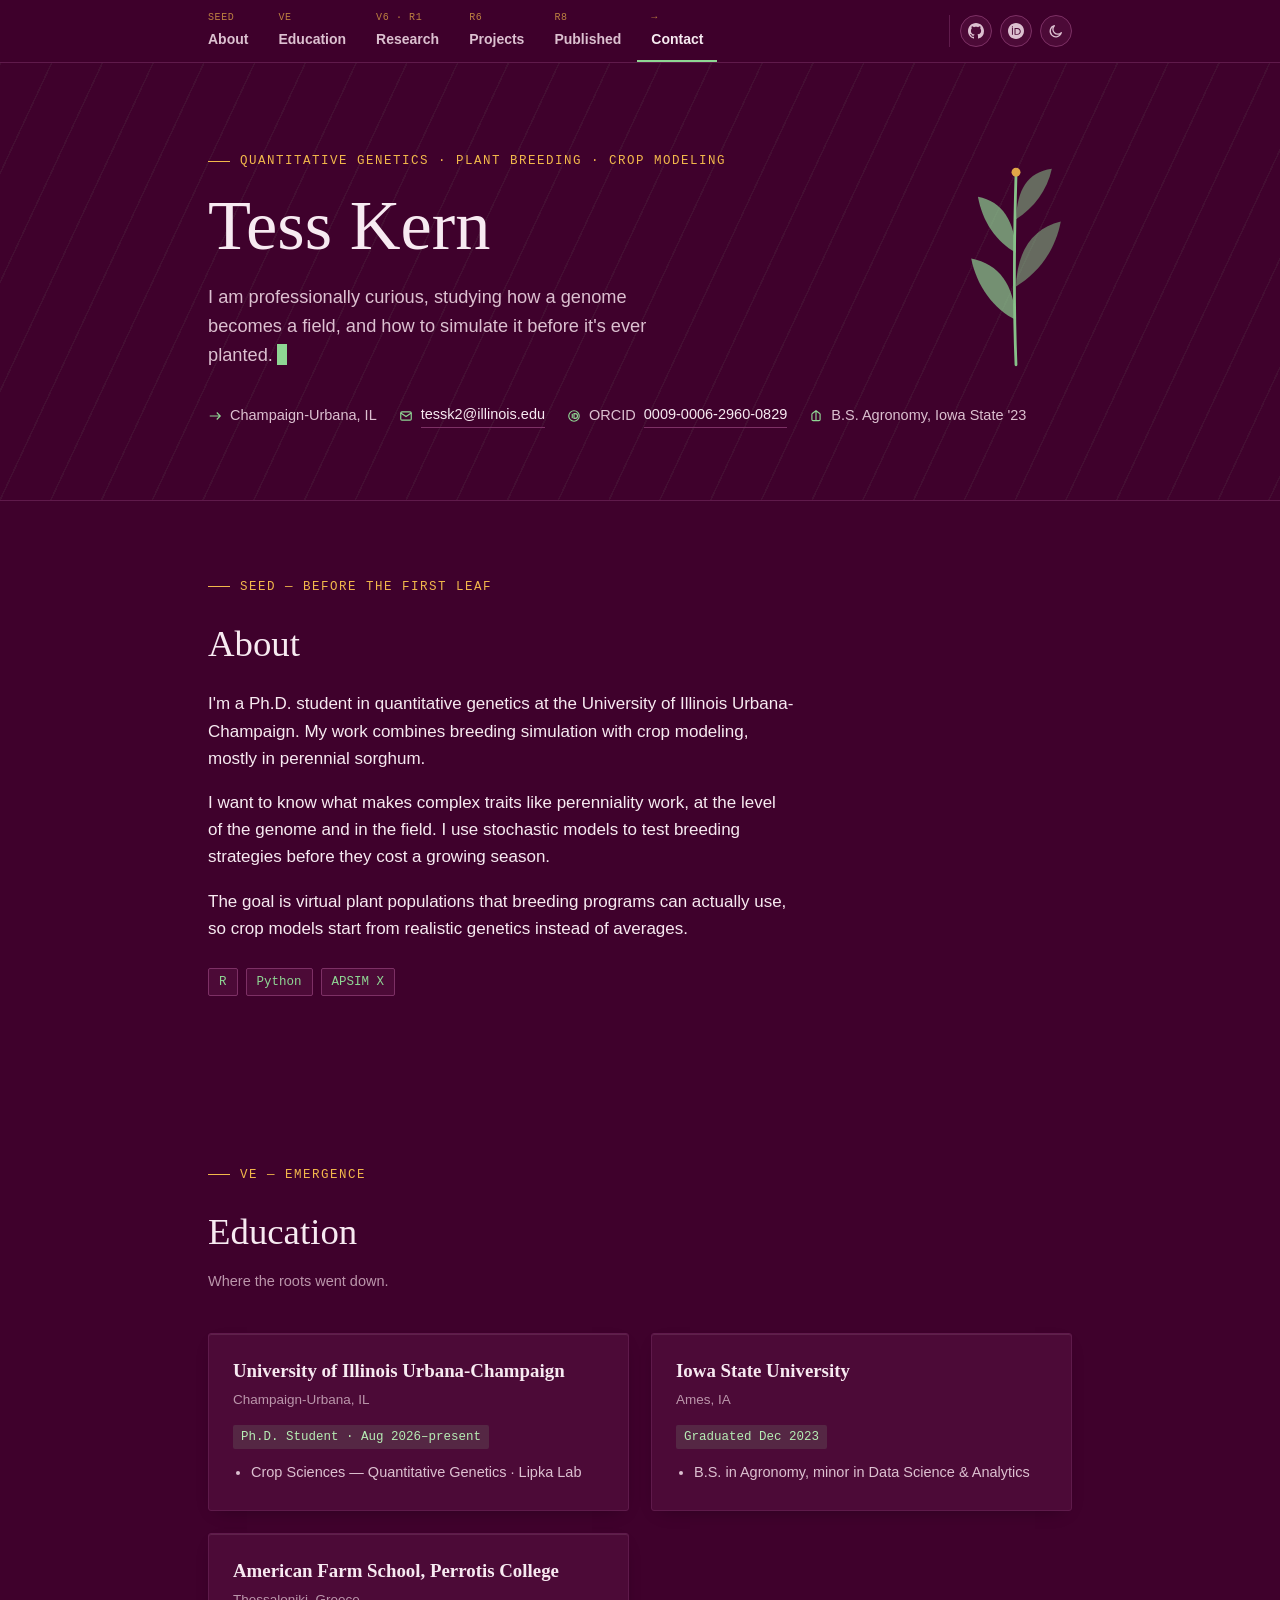
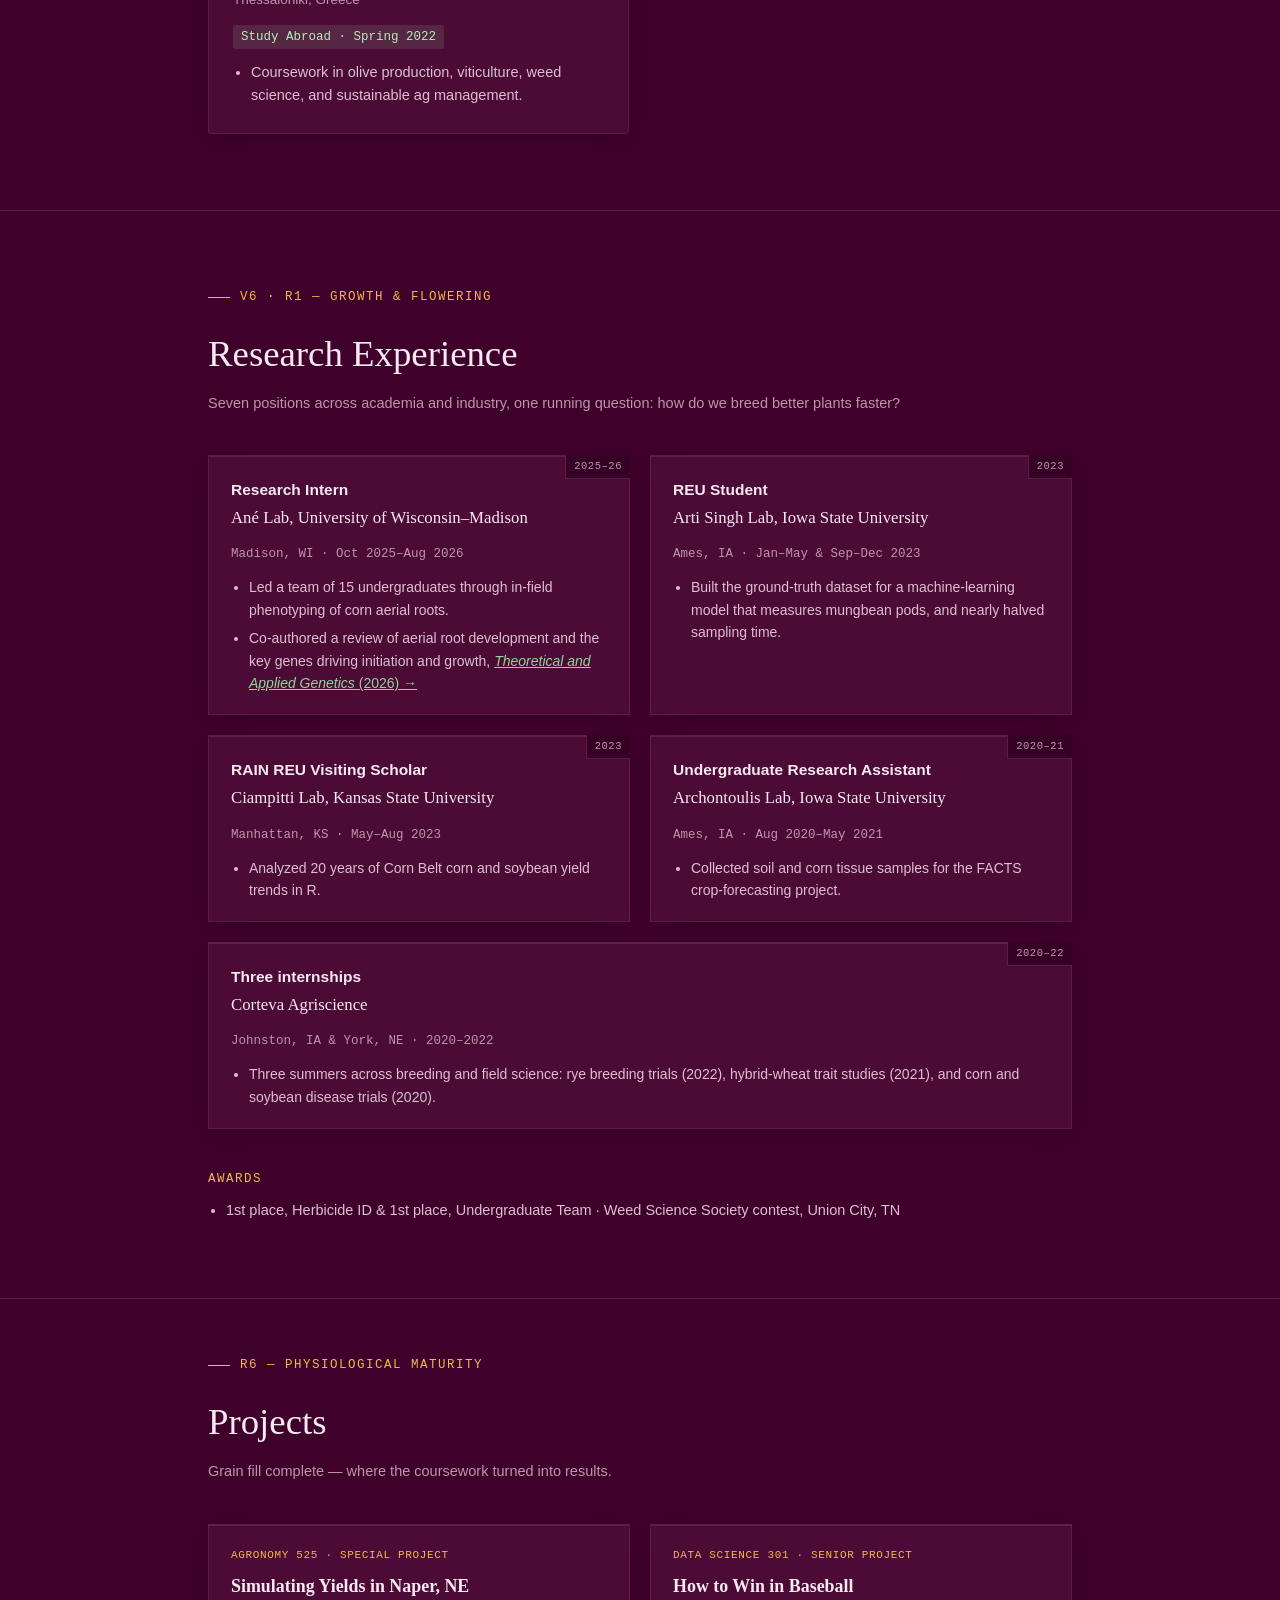
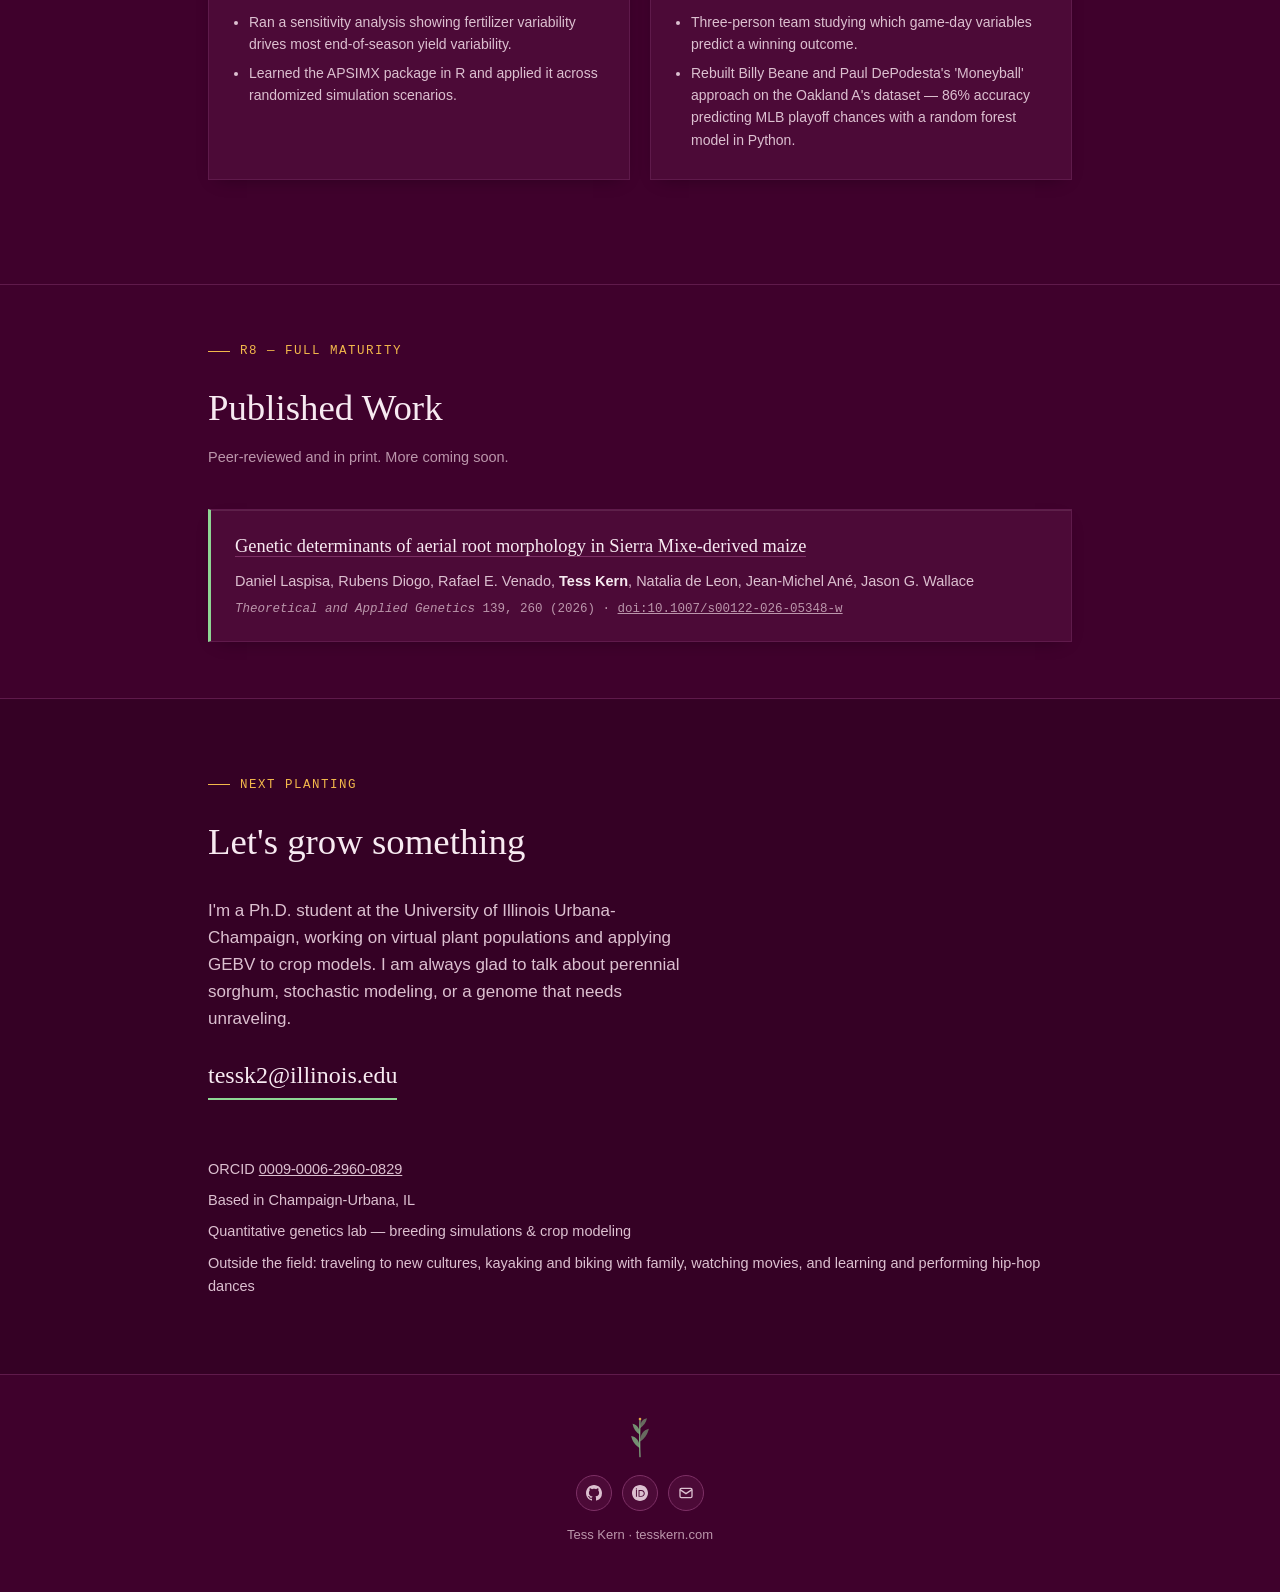
==== commit f7c07313: "Education: drop GPAs, add Ph.D. and Lipka Lab, condense study-abroad coursework" ====
--- a/index.html
+++ b/index.html
@@ -730,15 +730,15 @@
       <div class="card">
         <h3>University of Illinois Urbana-Champaign</h3>
         <div class="place">Champaign-Urbana, IL</div>
-        <span class="stat">Graduate Student · Aug 2026–present</span>
+        <span class="stat">Ph.D. Student · Aug 2026–present</span>
         <ul>
-          <li>Crop Sciences — Quantitative Genetics</li>
+          <li>Crop Sciences — Quantitative Genetics · Lipka Lab</li>
         </ul>
       </div>
       <div class="card">
         <h3>Iowa State University</h3>
         <div class="place">Ames, IA</div>
-        <span class="stat">3.5 GPA · Graduated Dec 2023</span>
+        <span class="stat">Graduated Dec 2023</span>
         <ul>
           <li>B.S. in Agronomy, minor in Data Science &amp; Analytics</li>
         </ul>
@@ -746,12 +746,9 @@
       <div class="card">
         <h3>American Farm School, Perrotis College</h3>
         <div class="place">Thessaloniki, Greece</div>
-        <span class="stat">4.0 GPA · Study Abroad, Spring 2022</span>
+        <span class="stat">Study Abroad · Spring 2022</span>
         <ul>
-          <li>Olive Production Systems</li>
-          <li>Viticulture</li>
-          <li>Weed Science</li>
-          <li>Sustainable Ag Management</li>
+          <li>Coursework in olive production, viticulture, weed science, and sustainable ag management.</li>
         </ul>
       </div>
     </div>
